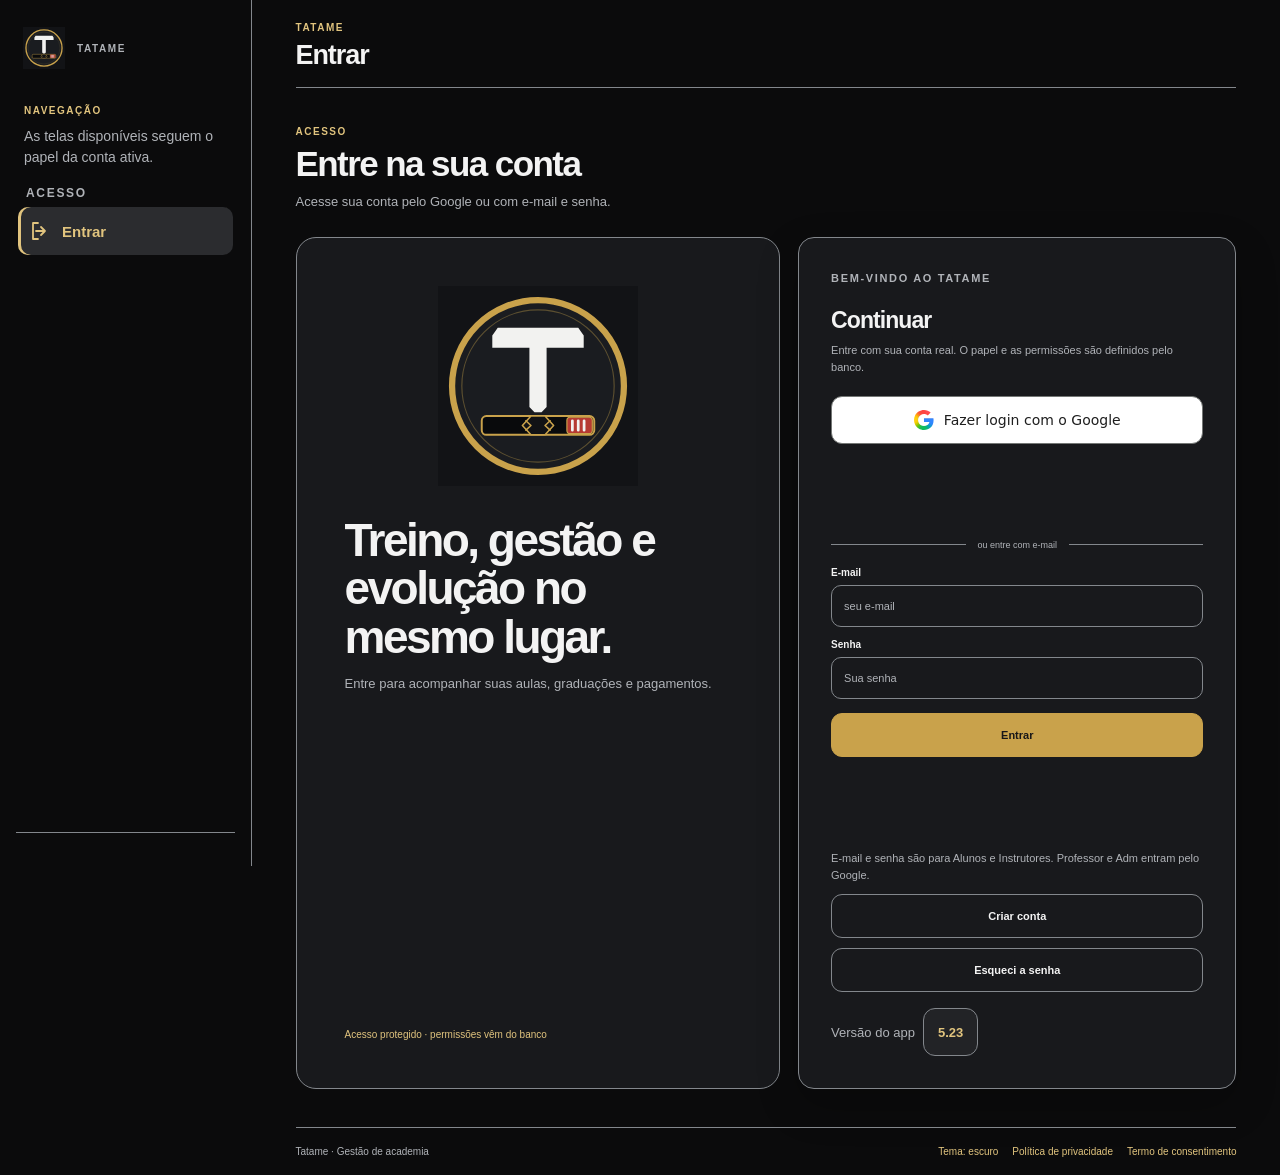
==== index.html @ 908a6e70 "wip: fotos de perfil por papel, consentimento via RPC, remoção do demo, auditoria de permissões (pro" ====
<!doctype html>
<html lang="pt-BR">
<head>
  <meta charset="utf-8">
  <meta name="viewport" content="width=device-width, initial-scale=1, viewport-fit=cover">
  <meta name="theme-color" content="#0b0b0c">
  <meta name="apple-mobile-web-app-capable" content="yes">
  <meta name="apple-mobile-web-app-status-bar-style" content="black">
  <meta name="apple-mobile-web-app-title" content="Tatame">
  <title>Tatame | Gestão de academia</title>
  <link rel="manifest" href="manifest.webmanifest">
  <link rel="apple-touch-icon" sizes="180x180" href="assets/logos/apple-touch-icon.png">
  <link rel="apple-touch-icon" sizes="512x512" href="assets/logos/tatame-icone-escudo-512.png">
  <link rel="stylesheet" href="css/app.css">
  <script src="js/vendor/supabase-2.49.8.js" defer></script>
  <script src="js/config.js" defer></script>
  <script src="js/exportar.js" defer></script>
  <script src="js/app.js" defer></script>
  <script src="js/offline.js" defer></script>
  <script>
    if ("serviceWorker" in navigator) {
      window.addEventListener("load", () => {
        navigator.serviceWorker.register("./sw.js").catch((error) => {
          console.warn("Não foi possível registrar o service worker.", error);
        });
      }, { once: true });
    }
  </script>
</head>
<body class="tatame-app" data-theme="dark">
  <div class="notice notice--info" id="offline-notice" role="status" aria-live="polite" hidden>
    Você está offline. Algumas funções podem não estar disponíveis.
  </div>
  <div class="app-frame">
    <aside class="app-sidebar" id="app-sidebar" aria-label="Navegação do Tatame">
      <div class="sidebar-heading">
        <a class="brand-mark" href="index.html" aria-label="Tatame — início">
          <img src="assets/logos/tatame-icone-escudo.svg" alt="">
          <span class="brand-caption">TATAME</span>
        </a>
        <button class="icon-button sidebar-close" type="button" data-close-sidebar aria-label="Fechar navegação">×</button>
      </div>
      <div class="sidebar-intro">
        <span class="eyebrow">NAVEGAÇÃO</span>
        <p>As telas disponíveis seguem o papel da conta ativa.</p>
      </div>
      <nav class="screen-navigation" id="screen-navigation" aria-label="Telas por perfil"></nav>
      <div class="sidebar-footer">
      </div>
    </aside>

    <button class="sidebar-backdrop" id="sidebar-backdrop" type="button" aria-label="Fechar menu"></button>

    <main class="app-main">
      <header class="app-header">
        <div class="header-context">
          <button class="icon-button mobile-menu-button" id="mobile-menu-button" type="button" aria-label="Abrir navegação" aria-expanded="false" aria-controls="app-sidebar">
            <svg viewBox="0 0 24 24" fill="none" stroke="currentColor" stroke-width="1.8" stroke-linecap="round" aria-hidden="true"><path d="M4 7h16M4 12h16M4 17h16"/></svg>
          </button>
          <img class="mobile-header-logo" src="assets/logos/tatame-icone-escudo.svg" alt="">
          <div class="header-titles">
            <span class="eyebrow">TATAME</span>
            <h1 id="current-screen-title">Acesso</h1>
          </div>
        </div>
        <button class="profile-button" id="profile-button" type="button" data-open-user-panel aria-label="Abrir painel do usuário" aria-haspopup="dialog" aria-controls="user-panel" hidden>
          <span class="profile-orb" id="profile-button-avatar" aria-hidden="true"><svg viewBox="0 0 24 24" fill="none" stroke="currentColor" stroke-width="1.8" stroke-linecap="round" stroke-linejoin="round"><circle cx="12" cy="8" r="3.5"/><path d="M5 20a7 7 0 0 1 14 0"/></svg></span>
          <span class="profile-button-copy"><strong>Visualizar perfil</strong><small>Sem sessão ativa</small></span>
          <span class="chevron" aria-hidden="true">⌄</span>
        </button>
      </header>

      <section class="screen-content" id="screen-content" aria-live="polite" aria-relevant="additions text">
        <p class="loading-note">Carregando o Tatame…</p>
      </section>

      <footer class="app-footer">
        <span>Tatame · Gestão de academia</span>
        <span class="app-footer-links">
          <button class="text-link" type="button" data-theme-toggle aria-pressed="false">Tema: escuro</button>
          <a class="text-link" href="privacidade.html">Política de privacidade</a>
          <button class="text-link" type="button" data-open-terms>Termo de consentimento</button>
        </span>
      </footer>
    </main>
  </div>

  <nav class="mobile-navigation" id="mobile-navigation" aria-label="Atalhos da conta"></nav>

  <dialog class="user-panel" id="user-panel" aria-labelledby="user-panel-title">
    <div class="user-panel-heading">
      <div>
        <span class="eyebrow">CONTA</span>
        <h2 id="user-panel-title">Painel do usuário</h2>
      </div>
      <button class="icon-button" type="button" data-close-user-panel aria-label="Fechar painel do usuário">×</button>
    </div>
    <div class="user-panel-profile">
      <span class="user-panel-avatar" id="user-panel-avatar" aria-hidden="true"><svg viewBox="0 0 24 24" fill="none" stroke="currentColor" stroke-width="1.8" stroke-linecap="round" stroke-linejoin="round"><circle cx="12" cy="8" r="3.5"/><path d="M5 20a7 7 0 0 1 14 0"/></svg><img id="user-panel-profile-photo" alt="" hidden></span>
      <div class="user-panel-profile-copy">
        <strong id="user-panel-profile-name">Sem sessão ativa</strong>
        <small id="user-panel-profile-role">Perfil</small>
        <small class="user-panel-profile-academy" id="user-panel-profile-academy">Sem academia vinculada<img class="user-panel-academy-photo" id="user-panel-academy-photo" alt="" hidden></small>
      </div>
    </div>
    <div class="user-panel-links" aria-label="Ajuda" role="group">
      <h3 class="user-panel-group-title">Ajuda e suporte</h3>
      <button class="user-panel-link" type="button" data-open-tutorial>
        <span class="user-panel-icon" aria-hidden="true"><svg viewBox="0 0 24 24" fill="none" stroke="currentColor" stroke-width="1.8" stroke-linecap="round" stroke-linejoin="round"><circle cx="12" cy="12" r="9"/><path d="M9.5 9a2.5 2.5 0 0 1 5 0c0 2-2.5 2-2.5 4M12 17h.01"/></svg></span><span><strong>Ajuda e tutorial</strong><small>Tutorial e perguntas frequentes</small></span><span aria-hidden="true">›</span>
      </button>
      <p><a class="text-link" href="privacidade.html">Política de privacidade</a></p>
    </div>
    <details class="user-panel-diagnostics" id="user-diagnostics" hidden>
      <summary><span class="diagnostics-chevron" aria-hidden="true">▸</span> Diagnósticos</summary>
      <p>Somente tipos de erro e horários desta sessão, sem dados pessoais.</p>
      <p id="diagnostics-version"></p>
      <ul id="diagnostics-list"><li>Nenhum erro registrado nesta sessão.</li></ul>
    </details>
    <div class="user-panel-links" aria-label="Sessão" role="group">
      <h3 class="user-panel-group-title">Sessão</h3>
      <div class="user-panel-action" id="real-session" hidden>
        <p>Conta ativa: <strong id="real-session-email"></strong></p>
        <button class="button button--quiet button--action" type="button" data-real-signout aria-describedby="real-signout-error"><span data-action-label>Sair da conta</span></button>
        <p class="login-action-error" id="real-signout-error" role="alert"></p>
        <p class="field-help" id="real-signout-status" role="status" aria-live="polite"></p>
      </div>
    </div>
    <p class="user-panel-note">O perfil e as permissões são definidos pelo banco.</p>
    <details class="user-panel-risk">
      <summary><span aria-hidden="true">⚠</span> Área de risco</summary>
      <p data-real-only hidden>A exclusão de conta real ainda não está disponível.</p>
    </details>
  </dialog>

  <dialog class="photo-dialog" id="profile-onboarding" aria-labelledby="profile-onboarding-title" aria-describedby="profile-onboarding-copy">
    <div class="dialog-heading">
      <div>
        <span class="eyebrow">PERFIL</span>
        <h2 id="profile-onboarding-title">Foto e idade</h2>
      </div>
    </div>
    <div id="profile-onboarding-content"></div>
  </dialog>

  <dialog class="privacy-dialog" id="privacy-modal" aria-labelledby="privacy-modal-title">
    <div class="dialog-heading">
      <div>
        <span class="eyebrow">PRIVACIDADE</span>
        <h2 id="privacy-modal-title">Privacidade e consentimento</h2>
      </div>
      <button class="icon-button" type="button" data-close-dialog aria-label="Fechar">×</button>
    </div>
    <div id="privacy-modal-content"></div>
    <a class="text-link" href="privacidade.html">Abrir página independente de privacidade <span aria-hidden="true">↗</span></a>
  </dialog>

  <dialog class="privacy-dialog" id="terms-modal" aria-labelledby="terms-modal-title">
    <div class="dialog-heading">
      <div>
        <span class="eyebrow">TERMO</span>
        <h2 id="terms-modal-title">Termo de consentimento</h2>
      </div>
      <button class="icon-button" type="button" data-close-dialog aria-label="Fechar">×</button>
    </div>
    <p class="notice notice--pending">Texto em elaboração.</p>
  </dialog>

  <dialog class="tutorial-dialog" id="tutorial-modal" role="dialog" aria-modal="true" aria-labelledby="tutorial-title" aria-describedby="tutorial-copy">
    <div class="tutorial-heading">
      <div>
        <span class="eyebrow" id="tutorial-progress"></span>
        <h2 id="tutorial-title">Tutorial</h2>
      </div>
      <button class="icon-button" type="button" data-tutorial-skip aria-label="Pular tutorial">×</button>
    </div>
    <div class="tutorial-illustration" id="tutorial-illustration"></div>
    <h3 id="tutorial-step-title"></h3>
    <p id="tutorial-copy"></p>
    <div class="tutorial-actions">
      <button class="button button--quiet" type="button" data-tutorial-back>Voltar</button>
      <button class="button button--quiet" type="button" data-tutorial-skip>Pular</button>
      <button class="button button--primary" type="button" data-tutorial-next>Próximo</button>
    </div>
  </dialog>

  <div class="toast-region" id="toast-region" role="status" aria-live="polite"></div>
</body>
</html>
---- css/app.css ----
:root {
  color-scheme: dark;
  font-family: Inter, "Segoe UI", Tahoma, Geneva, Verdana, sans-serif;
  font-synthesis: none;
  text-rendering: optimizeLegibility;
  --bg: #0b0b0c;
  --surface: #18191c;
  --surface-raised: #222326;
  --surface-soft: #2b2c2f;
  --line: #83878c;
  --text: #f3f3f3;
  --muted: #b0b3b8;
  --accent: #c9a24b;
  --accent-hover: #dfbd70;
  --accent-on: #171718;
  --accent-soft: #2b2c2f;
  --accent-text: #e1c47e;
  --brand-red: #b63a32;
  --green: #72d594;
  --amber: #efc268;
  --alert: #ff6975;
  --blue: #a4c7f0;
  --green-text: var(--green);
  --amber-text: var(--amber);
  --shadow: 0 16px 42px rgb(0 0 0 / 24%);
}

* {
  box-sizing: border-box;
}

html {
  min-height: 100%;
  overflow-x: hidden;
  overscroll-behavior-y: none;
  background: var(--bg);
}

body {
  min-height: 100dvh;
  margin: 0;
  overflow-x: hidden;
  font-size: 16px;
  background: var(--bg);
  color: var(--text);
}

button,
input,
select,
textarea {
  font: inherit;
}

button,
a,
input,
select,
textarea {
  -webkit-tap-highlight-color: transparent;
  touch-action: manipulation;
}

button {
  color: inherit;
  -webkit-user-select: none;
  user-select: none;
}

a {
  color: inherit;
}

button:focus-visible,
a:focus-visible,
input:focus-visible,
select:focus-visible,
textarea:focus-visible {
  outline: 2px solid var(--accent);
  outline-offset: 3px;
}

body[data-app-mode="real"] .app-frame {
  min-height: 100dvh;
}

[data-real-only][hidden] {
  display: none !important;
}


.app-frame {
  display: grid;
  min-height: calc(100dvh - 34px - env(safe-area-inset-top));
  grid-template-columns: 252px minmax(0, 1fr);
}

.app-sidebar {
  position: sticky;
  top: 0;
  display: flex;
  height: calc(100dvh - 34px);
  min-height: 0;
  flex-direction: column;
  padding: 24px 16px 16px;
  border-right: 1px solid var(--line);
  background: var(--bg);
}

.brand-mark {
  display: flex;
  min-height: 48px;
  align-items: center;
  gap: 12px;
  padding: 0 7px;
  text-decoration: none;
}

.sidebar-heading {
  display: flex;
  align-items: center;
  justify-content: space-between;
  gap: 8px;
}

.sidebar-heading .sidebar-close {
  display: none;
}

.brand-mark img {
  width: 42px;
  height: 42px;
  object-fit: contain;
}

.brand-caption {
  color: var(--muted);
  font-size: 10px;
  font-weight: 700;
  letter-spacing: .16em;
}

.sidebar-intro {
  margin: 28px 8px 18px;
}

.eyebrow {
  margin: 0;
  color: var(--accent-text);
  font-size: 10px;
  font-weight: 700;
  letter-spacing: .15em;
}

.sidebar-intro p {
  margin: 8px 0 0;
  color: var(--muted);
  font-size: 14px;
  line-height: 1.5;
}

.screen-navigation {
  min-height: 0;
  flex: 1;
  overflow: auto;
  padding: 0 2px 12px;
  scrollbar-color: #44474d transparent;
  scrollbar-width: thin;
}

.nav-group + .nav-group {
  margin-top: 21px;
}

.nav-group-title {
  margin: 0 8px 7px;
  color: var(--muted);
  font-family: Sora, Inter, "Segoe UI", sans-serif;
  font-size: 12px;
  font-weight: 700;
  letter-spacing: .14em;
  text-transform: uppercase;
}

.nav-item {
  display: flex;
  width: 100%;
  min-height: 48px;
  align-items: center;
  gap: 10px;
  padding: 8px 10px;
  border: 0;
  border-radius: 10px;
  background: transparent;
  color: var(--text);
  cursor: pointer;
  font-size: 15px;
  text-align: left;
  transition: background-color .16s ease, color .16s ease;
}

.nav-item:hover {
  background: rgb(255 255 255 / 5%);
  color: var(--text);
}

.nav-item[aria-current="page"] {
  background: var(--accent-soft);
  color: var(--accent-text);
  box-shadow: inset 3px 0 var(--accent-text);
  font-weight: 700;
}

.nav-icon {
  display: grid;
  width: 24px;
  height: 24px;
  flex: 0 0 24px;
  place-items: center;
  color: currentColor;
}

.nav-icon svg,
.mobile-nav-icon svg,
.user-panel-icon svg,
.user-panel-avatar svg,
.profile-orb svg,
.mobile-menu-button svg {
  display: block;
  width: 100%;
  height: 100%;
}

.sidebar-footer {
  display: flex;
  align-items: center;
  gap: 9px;
  padding: 14px 8px 3px;
  border-top: 1px solid var(--line);
  color: var(--muted);
  font-size: 12px;
}

.sidebar-backdrop {
  display: none;
}

.app-main {
  display: flex;
  min-width: 0;
  min-height: calc(100dvh - 34px);
  flex-direction: column;
  padding: 0 clamp(20px, 3.4vw, 52px);
}

.app-header {
  display: flex;
  min-height: 88px;
  align-items: center;
  justify-content: space-between;
  gap: 20px;
  border-bottom: 1px solid var(--line);
}

.header-context {
  display: flex;
  min-width: 0;
  align-items: center;
  gap: 13px;
}

.mobile-header-logo {
  display: none;
}

.header-titles h1 {
  margin: 5px 0 0;
  font-size: clamp(20px, 2.4vw, 27px);
  font-weight: 650;
  letter-spacing: -.04em;
}

.eyebrow-divider {
  padding: 0 4px;
  color: #555960;
}

.profile-button {
  display: flex;
  min-height: 48px;
  align-items: center;
  gap: 10px;
  padding: 5px 11px 5px 6px;
  border: 1px solid var(--line);
  border-radius: 14px;
  background: var(--surface);
  cursor: pointer;
  text-align: left;
}

.profile-orb {
  display: grid;
  width: 48px;
  height: 48px;
  flex: 0 0 48px;
  overflow: hidden;
  place-items: center;
  border: 1px solid var(--accent-text);
  border-radius: 50%;
  background: var(--accent-soft);
  color: var(--accent-text);
  font-weight: 700;
}

.profile-orb svg {
  display: block;
  width: 24px;
  height: 24px;
}

.profile-orb img,
.user-panel-avatar img {
  display: block;
  width: 100%;
  height: 100%;
  object-fit: cover;
  object-position: center;
}

.profile-orb img {
  border-radius: 50%;
}

.profile-button-copy strong,
.profile-button-copy small {
  display: block;
}

.profile-button-copy strong {
  font-size: 11px;
}

.profile-button-copy small {
  margin-top: 3px;
  color: var(--muted);
  font-size: 10px;
}

.chevron {
  margin-left: 4px;
  color: var(--muted);
}

.mobile-menu-button {
  display: none !important;
}

.screen-content {
  width: 100%;
  max-width: 1380px;
  flex: 1;
  align-self: center;
  padding: clamp(22px, 3vw, 40px) 0 38px;
}

.app-footer {
  display: flex;
  min-height: 48px;
  align-items: center;
  justify-content: space-between;
  gap: 16px;
  border-top: 1px solid var(--line);
  color: var(--muted);
  font-size: 10px;
}

.app-footer a,
.text-link {
  color: var(--accent-text);
  text-decoration: none;
}

.app-footer a:hover,
.text-link:hover {
  text-decoration: underline;
}

#profile-button[hidden] {
  display: none;
}

.app-footer-links {
  display: inline-flex;
  align-items: center;
  gap: 14px;
}

button.text-link {
  padding: 0;
  border: 0;
  background: none;
  cursor: pointer;
  font-size: inherit;
}

.screen-heading {
  display: flex;
  align-items: flex-end;
  justify-content: space-between;
  gap: 24px;
  margin-bottom: 24px;
}

.screen-heading h2 {
  margin: 7px 0 0;
  font-size: clamp(24px, 3.3vw, 35px);
  font-weight: 650;
  letter-spacing: -.045em;
}

.screen-heading p:not(.eyebrow) {
  max-width: 660px;
  margin: 8px 0 0;
  color: var(--muted);
  font-size: 13px;
  line-height: 1.6;
}

.heading-actions {
  display: flex;
  flex-wrap: wrap;
  align-items: center;
  gap: 9px;
}

.card-grid {
  display: grid;
  grid-template-columns: repeat(3, minmax(0, 1fr));
  gap: 14px;
}

.card-grid--two {
  grid-template-columns: repeat(2, minmax(0, 1fr));
}

.card-grid--four {
  grid-template-columns: repeat(4, minmax(0, 1fr));
}

.content-grid {
  display: grid;
  grid-template-columns: minmax(0, 1.35fr) minmax(250px, .85fr);
  gap: 16px;
  align-items: start;
}

body[data-app-mode="real"] #screen-content .auth-form-layout {
  grid-template-columns: minmax(0, 1fr);
}

.stack {
  display: grid;
  gap: 14px;
}

.panel-card,
.metric-card,
.auth-card {
  min-width: 0;
  border: 1px solid var(--line);
  border-radius: 16px;
  background: var(--surface);
  box-shadow: var(--shadow);
}

.panel-card {
  padding: 18px;
}

.panel-card--highlight {
  border-color: var(--line);
  background: var(--surface);
}

.panel-heading {
  display: flex;
  align-items: center;
  justify-content: space-between;
  gap: 12px;
  margin-bottom: 15px;
}

.panel-heading h3 {
  margin: 0;
  font-size: 14px;
  font-weight: 650;
}

.panel-heading p {
  margin: 4px 0 0;
  color: var(--muted);
  font-size: 11px;
}

.metric-card {
  display: grid;
  min-height: 120px;
  align-content: space-between;
  gap: 16px;
  padding: 17px;
}

.metric-label {
  color: var(--muted);
  font-size: 11px;
}

.metric-value {
  font-size: clamp(21px, 2vw, 27px);
  font-weight: 700;
  letter-spacing: -.04em;
}

.metric-note {
  color: var(--muted);
  font-size: 10px;
}

.metric-card--gold {
  border-color: var(--line);
}

.metric-card--green .metric-value,
.status--paid {
  color: var(--green-text);
}

.metric-card--amber .metric-value,
.status--pending {
  color: var(--amber-text);
}

.metric-card--red .metric-value,
.status--late {
  color: var(--alert);
}

.button {
  display: inline-flex;
  min-height: 40px;
  align-items: center;
  justify-content: center;
  gap: 8px;
  padding: 9px 14px;
  border: 1px solid var(--line);
  border-radius: 11px;
  background: var(--surface-raised);
  color: var(--text);
  cursor: pointer;
  font-size: 11px;
  font-weight: 650;
  text-decoration: none;
  transition: border-color .16s ease, background-color .16s ease, transform .16s ease;
}

.button:hover {
  border-color: #555961;
  background: var(--surface-soft);
}

.button:active {
  transform: translateY(1px);
}

.button--primary {
  border-color: var(--accent);
  background: var(--accent);
  color: var(--accent-on);
}

.button--primary:hover {
  border-color: var(--accent-hover);
  background: var(--accent-hover);
}

.button--google {
  display: flex;
  min-height: 48px;
  align-items: center;
  justify-content: center;
  gap: 10px;
  padding: 9px 12px;
  border-color: #747775;
  background: #fff;
  color: #1f1f1f;
  font-size: 14px;
  line-height: 20px;
  font-weight: 500;
  font-family: "Google Sans", Roboto, system-ui, sans-serif;
}

.button--google:hover {
  border-color: #747775;
  background: #f2f2f2;
}

.button--google:active {
  background: #e5e5e5;
  transform: none;
}

.button--google:focus-visible {
  outline: 2px solid #8ab4f8;
  outline-offset: 2px;
}

.button--google:disabled {
  border-color: #898b89;
  background: #fff;
  color: #686868;
  opacity: 1;
}

.google-icon {
  display: block;
  width: 20px;
  height: 20px;
  flex-shrink: 0;
  object-fit: contain;
  background: #fff;
}

body[data-theme="light"] .button--google:focus-visible {
  outline-color: #1a73e8;
}

.button--quiet {
  background: transparent;
}

.button--danger {
  border-color: var(--alert);
  color: var(--alert);
}

.button--small {
  min-height: 32px;
  padding: 6px 10px;
  font-size: 10px;
}

.button[disabled] {
  cursor: not-allowed;
  opacity: .48;
}

.button--google[disabled] {
  opacity: 1;
}

.button--action:disabled {
  opacity: 1;
}

.button--primary.button--action:disabled {
  border-color: var(--line);
  background: var(--surface-raised);
  color: var(--muted);
}

.button--danger.button--action:disabled:not([aria-busy="true"]) {
  border-color: var(--line);
  color: var(--muted);
}

.button--action[aria-busy="true"] {
  cursor: progress;
}

.button--action[aria-busy="true"]::after {
  content: "";
  width: 14px;
  height: 14px;
  flex: 0 0 14px;
  border: 2px solid currentColor;
  border-right-color: transparent;
  border-radius: 50%;
  animation: login-action-spin .7s linear infinite;
}

@keyframes login-action-spin {
  to { transform: rotate(360deg); }
}

.login-action-error {
  padding-top: 4px;
  color: var(--alert);
  font-size: 14px;
  line-height: 1.4;
}

.login-action-error:empty::before {
  content: "Falha na simulação. Tente novamente.";
  visibility: hidden;
}

body[data-app-mode="real"] #screen-content :is(
  .auth-card .login-action-error,
  .auth-form-layout .login-action-error,
  .real-instructor-invite-action .login-action-error
) {
  min-height: 5.6em;
}

body[data-app-mode="real"] #screen-content .auth-form-layout [role="status"]:not(.visually-hidden),
body[data-app-mode="real"] #screen-content .real-instructor-invite-action [role="status"]:not(.visually-hidden) {
  min-height: 4.2em;
}

.link-action-control,
.student-action-control {
  display: flex;
  flex-direction: column;
}

.link-action-error,
.student-action-error {
  max-width: 260px;
  height: 4.2em;
  overflow-y: auto;
}

form[data-register-teacher-cash] .form-grid {
  grid-template-columns: minmax(0, 1fr);
}

.teacher-cash-options:not([hidden]) {
  display: flex;
  flex-direction: column;
  gap: 4px;
  max-height: 12rem;
  overflow-y: auto;
  padding: 6px;
  border: 1px solid var(--line);
  border-radius: 11px;
}

.teacher-cash-option {
  width: 100%;
  padding: 10px;
  border: 1px solid transparent;
  border-radius: 8px;
  background: var(--surface-raised);
  color: var(--text);
  text-align: left;
  overflow-wrap: anywhere;
  cursor: pointer;
}

.teacher-cash-option:is(:focus-visible, [aria-selected="true"]) {
  border-color: var(--accent);
  outline: 2px solid currentColor;
  outline-offset: -2px;
}

.teacher-cash-selection {
  overflow-wrap: anywhere;
}

.action-feedback:not(:empty) {
  margin: 0 0 12px;
  padding: 10px 12px;
  border: 1px solid var(--line);
  border-radius: 11px;
  background: var(--surface-raised);
  color: var(--text);
  font-size: 14px;
  line-height: 1.5;
}

.action-feedback[data-state="success"] {
  border-color: var(--green-text);
  color: var(--green-text);
}

.action-feedback[data-state="error"] {
  border-color: var(--alert);
  color: var(--alert);
}

.action-feedback[data-state="success"]::before {
  content: "✓ ";
}

.action-feedback[data-state="error"]::before {
  content: "⚠ ";
}

.icon-button {
  display: inline-grid;
  width: 48px;
  height: 48px;
  flex: 0 0 48px;
  place-items: center;
  border: 1px solid var(--line);
  border-radius: 11px;
  background: var(--surface);
  cursor: pointer;
  font-size: 24px;
}

.badge {
  display: inline-flex;
  min-height: 25px;
  align-items: center;
  gap: 6px;
  padding: 4px 9px;
  border: 1px solid var(--line);
  border-radius: 999px;
  background: var(--surface-raised);
  color: var(--muted);
  font-size: 9px;
  font-weight: 700;
  letter-spacing: .04em;
}

.badge--gold {
  border-color: var(--line);
  background: var(--accent-soft);
  color: var(--accent-text);
}

.badge--green {
  border-color: var(--line);
  background: var(--surface-raised);
  color: var(--green-text);
}

.badge--amber {
  border-color: var(--line);
  background: var(--surface-raised);
  color: var(--amber-text);
}

.badge--red {
  border-color: var(--alert);
  background: var(--surface-raised);
  color: var(--alert);
}

.badge--red::before,
.button--danger::before,
.receipt-result--different::before,
.metric-card--red .metric-label::before {
  content: "⚠";
  margin-right: .25em;
}

.badge--blue {
  border-color: var(--line);
  background: var(--surface-raised);
  color: var(--blue);
}

.avatar {
  width: 72px;
  height: 72px;
  flex: 0 0 72px;
  overflow: hidden;
  border: 2px solid var(--line);
  border-radius: 50%;
  background: var(--surface-raised);
}

.avatar img {
  display: block;
  width: 100%;
  height: 100%;
  object-fit: cover;
  object-position: center;
}

.avatar--small {
  width: 44px;
  height: 44px;
  flex-basis: 44px;
}

.avatar--large {
  width: 104px;
  height: 104px;
  flex-basis: 104px;
}

.avatar--initials {
  display: grid;
  place-items: center;
  color: var(--text);
  font-size: 15px;
  font-weight: 700;
}

.person-row {
  display: flex;
  min-width: 0;
  align-items: center;
  gap: 11px;
}

.real-unregistered-student-row {
  display: grid;
  gap: 12px;
  padding: 14px 0;
  border-top: 1px solid var(--line);
}

.real-unregistered-student-row:first-child {
  padding-top: 0;
  border-top: 0;
}

.real-unregistered-age-form .form-grid {
  grid-template-columns: minmax(0, 1fr) auto;
  align-items: end;
}

.real-unregistered-age-form .form-actions {
  margin-top: 0;
}

.real-instructor-invites,
.real-instructor-invite-list {
  display: grid;
  min-width: 0;
  gap: 12px;
}

.real-instructor-invite-list {
  gap: 0;
  border-top: 1px solid var(--line);
}

.real-instructor-invite-row {
  display: grid;
  min-width: 0;
  grid-template-columns: minmax(0, 1fr) auto;
  align-items: start;
  gap: 12px;
  padding: 14px 0;
  border-bottom: 1px solid var(--line);
}

.real-instructor-invite-copy {
  display: grid;
  min-width: 0;
  gap: 4px;
}

.real-instructor-invite-copy strong {
  overflow-wrap: anywhere;
}

.real-instructor-invite-copy small {
  color: var(--muted);
}

.real-instructor-invite-action,
.real-instructor-invite-copy-action {
  display: grid;
  min-width: 0;
  justify-items: start;
  gap: 6px;
}

.real-instructor-invite-action .button,
.real-instructor-invite-copy-action .button {
  min-height: 44px;
}

.real-instructor-invite-action .login-action-error {
  max-width: 100%;
}

.real-instructor-invite-copy-action p {
  margin: 0;
}

.person-copy {
  min-width: 0;
  flex: 1;
}

.person-copy strong,
.person-copy small {
  display: block;
  overflow-wrap: anywhere;
}

.person-copy strong {
  font-size: 12px;
}

.person-copy small {
  margin-top: 4px;
  color: var(--muted);
  font-size: 10px;
}

.list-row {
  display: flex;
  min-width: 0;
  align-items: center;
  justify-content: space-between;
  gap: 12px;
  padding: 12px 0;
  border-top: 1px solid var(--line);
}

.list-row:first-child {
  border-top: 0;
}

.row-copy {
  min-width: 0;
}

.row-copy strong,
.row-copy small {
  display: block;
}

.row-copy strong {
  font-size: 12px;
  overflow-wrap: anywhere;
}

.row-copy small {
  margin-top: 4px;
  color: var(--muted);
  font-size: 10px;
  line-height: 1.45;
}

.row-value {
  flex: 0 0 auto;
  font-size: 12px;
  font-weight: 650;
  text-align: right;
}

.row-actions {
  display: flex;
  flex: 0 0 auto;
  flex-wrap: wrap;
  justify-content: flex-end;
  gap: 6px;
}

.empty-state {
  display: grid;
  min-height: 160px;
  place-items: center;
  padding: 24px;
  border: 1px dashed #44474d;
  border-radius: 14px;
  color: var(--muted);
  text-align: center;
}

.empty-state strong {
  display: block;
  margin-bottom: 6px;
  color: var(--text);
  font-size: 13px;
}

.empty-state p {
  max-width: 420px;
  margin: 0;
  font-size: 11px;
  line-height: 1.55;
}

.panel-copy {
  margin: 0;
  color: var(--muted);
  font-size: 11px;
  line-height: 1.6;
}

.student-belt {
  display: flex;
  align-items: center;
  gap: 12px;
  margin-top: 16px;
  padding: 13px;
  border: 1px solid var(--line);
  border-radius: 12px;
  background: var(--surface-raised);
}

.student-belt > span:last-child strong,
.student-belt > span:last-child small {
  display: block;
}

.student-belt strong {
  font-size: 11px;
}

.student-belt small {
  margin-top: 4px;
  color: var(--muted);
  font-size: 9px;
}

.student-entry {
  display: grid;
  grid-template-columns: minmax(0, 1.2fr) minmax(0, .8fr) auto;
  align-items: center;
  gap: 12px;
  padding: 13px 0;
  border-top: 1px solid var(--line);
}

.student-entry[hidden] {
  display: none;
}

.student-entry:first-of-type {
  border-top: 0;
}

.student-entry .person-row {
  min-width: 0;
}

.student-entry-note {
  color: var(--muted);
  font-size: 10px;
}

.step-number {
  display: grid;
  width: 30px;
  height: 30px;
  flex: 0 0 30px;
  place-items: center;
  border: 1px solid var(--accent-text);
  border-radius: 50%;
  background: var(--accent-soft);
  color: var(--accent-text);
  font-size: 10px;
  font-weight: 700;
}

.access-card {
  max-width: 520px;
  margin: 20px auto;
  text-align: center;
}

.access-card > p:not(.eyebrow) {
  color: var(--muted);
  font-size: 12px;
  line-height: 1.65;
}

.access-card .button {
  margin-top: 10px;
}

.access-icon {
  display: grid;
  width: 54px;
  height: 54px;
  place-items: center;
  margin: 0 auto 18px;
  border: 1px solid rgb(227 179 84 / 30%);
  border-radius: 16px;
  background: rgb(227 179 84 / 8%);
  color: var(--amber-text);
  font-size: 24px;
}

.invite-preview {
  display: grid;
  min-height: 170px;
  align-content: center;
  gap: 10px;
  padding: 17px;
  border: 1px dashed #45484e;
  border-radius: 12px;
}

.invite-preview strong {
  font-size: 12px;
}

.invite-preview p {
  margin: 0;
  color: var(--muted);
  font-size: 10px;
  line-height: 1.55;
}

.invite-result {
  display: grid;
  gap: 12px;
}

.invite-result-row {
  display: grid;
  min-width: 0;
  gap: 6px;
  padding: 12px 0;
  border-bottom: 1px solid var(--line);
}

.invite-result-row strong {
  font-size: 11px;
}

.invite-result-row small,
.invite-result-row a {
  color: var(--muted);
  font-size: 10px;
  line-height: 1.5;
  overflow-wrap: anywhere;
}

.settings-row {
  display: flex;
  align-items: center;
  justify-content: space-between;
  gap: 12px;
  padding: 13px 0;
  border-top: 1px solid var(--line);
}

.settings-row:first-child {
  border-top: 0;
}

.settings-row strong,
.settings-row small {
  display: block;
}

.settings-row strong {
  font-size: 11px;
}

.settings-row small {
  margin-top: 4px;
  color: var(--muted);
  font-size: 9px;
  line-height: 1.4;
}

.profile-summary {
  display: grid;
  grid-template-columns: minmax(0, 1fr) minmax(220px, .75fr);
  align-items: center;
  gap: 16px;
}

.consent-row {
  display: flex;
  align-items: flex-start;
  gap: 9px;
  color: var(--muted);
  font-size: 10px;
  line-height: 1.5;
}

.consent-row input {
  margin: 1px 0 0;
  accent-color: var(--accent);
}

.notice {
  padding: 13px 15px;
  border: 1px solid var(--line);
  border-radius: 12px;
  background: var(--surface-raised);
  color: var(--muted);
  font-size: 11px;
  line-height: 1.55;
}

.notice--pending {
  border-color: var(--line);
  background: var(--surface-raised);
  color: var(--amber-text);
}

.notice--info {
  border-color: var(--line);
  background: var(--surface-raised);
  color: var(--blue);
}

.form-grid {
  display: grid;
  grid-template-columns: repeat(2, minmax(0, 1fr));
  gap: 14px;
}

.cash-entry-fields--student {
  grid-template-columns: minmax(0, 1fr);
}

.field {
  display: grid;
  min-width: 0;
  gap: 7px;
}

.field[hidden],
.field-help[hidden] {
  display: none;
}

.field--wide {
  grid-column: 1 / -1;
}

.field label,
.field-label {
  color: var(--text);
  font-size: 10px;
  font-weight: 650;
}

.field input,
.field select,
.field textarea,
.search-input {
  width: 100%;
  min-width: 0;
  min-height: 42px;
  padding: 10px 12px;
  border: 1px solid var(--line);
  border-radius: 10px;
  background: var(--surface);
  color: var(--text);
  font-size: 11px;
}

.field textarea {
  min-height: 84px;
  resize: vertical;
}

.email-preview {
  color: var(--muted);
  font-size: 13px;
  line-height: 1.4;
  overflow-wrap: anywhere;
}

.academy-details {
  margin-bottom: 20px;
}

.academy-details .field {
  align-self: start;
}

.academy-photo-row {
  display: flex;
  flex-wrap: wrap;
  align-items: center;
  gap: 16px;
  margin: 16px 0;
}

.academy-photo {
  display: grid;
  width: 80px;
  height: 80px;
  flex: 0 0 80px;
  place-items: center;
  border: 1px solid var(--line);
  border-radius: 12px;
  background: var(--surface-raised);
  color: var(--accent-text);
  font-size: 24px;
  font-weight: 700;
}

.academy-save-action {
  min-width: 0;
  max-width: 100%;
}

.real-admin-academy-row + .real-admin-academy-row {
  margin-top: 16px;
  padding-top: 16px;
  border-top: 1px solid var(--line);
}

.real-admin-professor-row .academy-save-action {
  display: grid;
  justify-items: end;
  gap: 4px;
}

.field input::placeholder,
.field textarea::placeholder,
.search-input::placeholder {
  color: var(--muted);
}

.field-help {
  color: var(--muted);
  font-size: 9px;
  line-height: 1.5;
}

.form-actions {
  display: flex;
  flex-wrap: wrap;
  justify-content: flex-end;
  gap: 8px;
  margin-top: 17px;
}

.search-wrap {
  position: relative;
  min-width: min(100%, 260px);
  flex: 1;
}

.search-input {
  padding-left: 36px;
}

.search-symbol {
  position: absolute;
  top: 50%;
  left: 13px;
  color: var(--muted);
  font-size: 13px;
  transform: translateY(-50%);
}

.filter-row {
  display: flex;
  flex-wrap: wrap;
  gap: 7px;
  margin: 16px 0;
}

.filter-chip {
  min-height: 30px;
  padding: 6px 10px;
  border: 1px solid var(--line);
  border-radius: 999px;
  background: transparent;
  color: var(--muted);
  cursor: pointer;
  font-size: 9px;
}

.filter-chip[aria-pressed="true"] {
  border-color: var(--accent-text);
  background: var(--accent-soft);
  color: var(--accent-text);
}

.auth-layout {
  display: grid;
  min-height: 520px;
  grid-template-columns: minmax(0, 1.05fr) minmax(330px, .95fr);
  align-items: stretch;
  gap: 18px;
}

.auth-visual {
  display: flex;
  min-height: 460px;
  flex-direction: column;
  justify-content: space-between;
  padding: clamp(24px, 4vw, 48px);
  border: 1px solid var(--line);
  border-radius: 20px;
  background: var(--surface);
}

.auth-visual img {
  display: block;
  width: 200px;
  height: 200px;
  margin: 0 auto;
}

.auth-visual h2 {
  max-width: 430px;
  margin: 30px 0 12px;
  font-size: clamp(29px, 4vw, 46px);
  letter-spacing: -.055em;
  line-height: 1.05;
}

.auth-visual p {
  max-width: 430px;
  margin: 0;
  color: var(--muted);
  font-size: 13px;
  line-height: 1.65;
}

.auth-visual-foot {
  color: var(--accent-text);
  font-size: 10px;
}

.auth-card {
  align-self: center;
  padding: clamp(20px, 3vw, 32px);
}

.auth-mobile-mark {
  display: none;
}

.auth-card h2 {
  margin: 7px 0 8px;
  font-size: 23px;
  letter-spacing: -.04em;
}

.auth-card > p {
  margin: 0 0 20px;
  color: var(--muted);
  font-size: 11px;
  line-height: 1.55;
}

.auth-card .button {
  width: 100%;
  margin-top: 10px;
}

body[data-app-mode="real"] #screen-content .auth-form-layout .form-actions {
  align-items: stretch;
  flex-direction: column;
}

body[data-app-mode="real"] #screen-content .auth-form-layout .form-actions > .button {
  width: 100%;
}

.auth-divider {
  display: flex;
  align-items: center;
  gap: 12px;
  margin: 17px 0;
  color: var(--muted);
  font-size: 9px;
}

.auth-divider::before,
.auth-divider::after {
  height: 1px;
  flex: 1;
  background: var(--line);
  content: "";
}

.belt-display {
  display: flex;
  min-height: 64px;
  align-items: center;
  gap: 13px;
  padding: 12px 15px;
  border: 1px solid var(--line);
  border-radius: 13px;
  background: var(--surface-raised);
}

.belt-swatch {
  width: 36px;
  height: 13px;
  border: 1px solid rgb(255 255 255 / 15%);
  border-radius: 999px;
  background: #a7a7a3;
}

.belt-swatch--blue {
  background: #5979b3;
}

.belt-swatch--purple {
  background: #8e62aa;
}

.rank-belt {
  display: inline-flex;
  width: min(180px, 100%);
  min-width: 120px;
  height: 22px;
  flex: 0 1 180px;
  align-items: center;
  justify-content: flex-end;
  overflow: hidden;
  border: 1px solid #777;
  border-radius: 4px;
}

.belt-display--rank {
  flex-wrap: wrap;
}

.belt-display--rank .belt-copy {
  min-width: 0;
  overflow-wrap: anywhere;
}

.rank-belt--0 { background: #eee; }
.rank-belt--1 { background: #315da5; }
.rank-belt--2 { background: #70418d; }
.rank-belt--3 { background: #70442c; }
.rank-belt--4 { background: #171717; }
.rank-belt--5 { background: repeating-linear-gradient(90deg, #a32327 0 18px, #171717 18px 36px); }
.rank-belt--6 { background: repeating-linear-gradient(90deg, #a32327 0 18px, #eee 18px 36px); }
.rank-belt--7 { background: #a32327; }

.rank-belt-bar {
  display: flex;
  height: 100%;
  min-width: 40%;
  align-items: center;
  justify-content: space-evenly;
  gap: 2px;
  padding: 2px 4px;
  background: #202020;
}

.rank-belt--4 .rank-belt-bar { background: #a32327; }

.rank-belt-bar i {
  width: 3px;
  height: 100%;
  background: #fff;
}

.belt-copy strong,
.belt-copy small {
  display: block;
}

.belt-copy strong {
  font-size: 11px;
}

.belt-copy small {
  margin-top: 4px;
  color: var(--muted);
  font-size: 9px;
}

.timeline {
  position: relative;
  display: grid;
  gap: 0;
  padding-left: 4px;
}

.timeline::before {
  position: absolute;
  top: 14px;
  bottom: 14px;
  left: 10px;
  width: 1px;
  background: #45484e;
  content: "";
}

.timeline-item {
  position: relative;
  display: grid;
  grid-template-columns: 24px minmax(0, 1fr);
  gap: 10px;
  padding: 10px 0;
}

.timeline-dot {
  position: relative;
  z-index: 1;
  width: 13px;
  height: 13px;
  margin: 2px 0 0 4px;
  border: 2px solid var(--accent);
  border-radius: 50%;
  background: var(--surface);
}

.timeline-item strong {
  display: block;
  font-size: 11px;
}

.timeline-item small {
  display: block;
  margin-top: 4px;
  color: var(--muted);
  font-size: 9px;
}

.real-graduation-history::before {
  background: var(--line);
}

.real-graduation-history .timeline-item > div {
  min-width: 0;
  overflow-wrap: anywhere;
}

.real-graduation-form textarea {
  min-height: 84px;
  resize: vertical;
}

.tab-list {
  display: flex;
  overflow-x: auto;
  gap: 4px;
  margin: 0 0 16px;
  border-bottom: 1px solid var(--line);
}

.tab-button {
  min-height: 38px;
  flex: 0 0 auto;
  padding: 8px 11px;
  border: 0;
  border-bottom: 2px solid transparent;
  background: transparent;
  color: var(--muted);
  cursor: pointer;
  font-size: 10px;
}

.tab-button[aria-selected="true"] {
  border-bottom-color: var(--accent);
  color: var(--accent-text);
}

.tab-panel[hidden] {
  display: none;
}

.private-notes,
.private-note-form,
.private-note-list {
  display: grid;
  gap: 12px;
}

.private-note-form textarea {
  min-height: 100px;
  resize: vertical;
}

.private-note-counter {
  display: block;
  text-align: right;
}

.private-note-list {
  margin: 0;
  padding: 0;
  list-style: none;
}

.private-note-entry {
  display: grid;
  grid-template-columns: minmax(0, 1fr) auto;
  align-items: start;
  gap: 12px;
  min-width: 0;
  padding: 14px;
  border: 1px solid var(--line);
  border-radius: 12px;
  background: var(--surface-raised);
}

.private-note-entry time {
  color: var(--muted);
  font-size: 12px;
}

.private-note-text {
  margin: 8px 0 0;
  overflow-wrap: anywhere;
  white-space: pre-wrap;
}

.private-note-actions {
  align-content: start;
}

@media (max-width: 480px) {
  .private-note-entry {
    grid-template-columns: minmax(0, 1fr);
  }

  .private-note-actions .button {
    width: 100%;
  }
}

.privacy-dialog {
  width: min(520px, calc(100vw - 32px));
  max-height: min(80dvh, 640px);
  overflow-y: auto;
  padding: 24px;
  border: 1px solid #44474d;
  border-radius: 18px;
  background: var(--surface);
  color: var(--text);
  box-shadow: 0 28px 90px rgb(0 0 0 / 55%);
}

.privacy-dialog::backdrop {
  background: rgb(0 0 0 / 72%);
  backdrop-filter: blur(3px);
}

.tutorial-dialog {
  width: min(600px, calc(100vw - 32px));
  max-height: min(86dvh, 760px);
  margin: auto;
  padding: clamp(18px, 5vw, 28px);
  overflow: auto;
  border: 1px solid var(--line);
  border-radius: 18px;
  background: var(--surface);
  color: var(--text);
  box-shadow: 0 28px 90px rgb(0 0 0 / 55%);
}

.tutorial-dialog::backdrop {
  background: rgb(0 0 0 / 72%);
  backdrop-filter: blur(3px);
}

.tutorial-heading {
  display: flex;
  align-items: flex-start;
  justify-content: space-between;
  gap: 16px;
}

.tutorial-heading h2 {
  margin: 8px 0 0;
  font-size: clamp(20px, 5vw, 26px);
}

.tutorial-illustration {
  display: grid;
  width: 100%;
  min-height: 100px;
  margin: 22px 0 16px;
  place-items: center;
  border: 1px solid var(--line);
  border-radius: 14px;
  background: var(--surface-raised);
  color: var(--accent-text);
}

.tutorial-illustration svg {
  width: 112px;
  max-width: 40vw;
  height: 84px;
}

.tutorial-dialog h3 {
  margin: 0;
  font-size: 16px;
}

.tutorial-dialog > p {
  margin: 10px 0 24px;
  color: var(--muted);
  font-size: 14px;
  line-height: 1.65;
  overflow-wrap: anywhere;
}

.photo-dialog {
  width: min(560px, calc(100vw - 32px));
  max-height: min(90dvh, 760px);
  margin: auto;
  padding: clamp(18px, 5vw, 28px);
  overflow: auto;
  border: 1px solid var(--line);
  border-radius: 18px;
  background: var(--surface);
  color: var(--text);
  box-shadow: 0 28px 90px rgb(0 0 0 / 55%);
}

.photo-dialog::backdrop {
  background: rgb(0 0 0 / 72%);
  backdrop-filter: blur(3px);
}

.photo-dialog h2 {
  margin: 8px 0 0;
  font-size: clamp(20px, 5vw, 26px);
}

.photo-dialog p {
  line-height: 1.55;
  overflow-wrap: anywhere;
}

.photo-dialog [role="alert"]:empty,
.photo-dialog [role="status"]:empty {
  display: none;
}

.profile-onboarding-options {
  min-width: 0;
  padding: 14px;
  border: 1px solid var(--line);
  border-radius: 12px;
}

.profile-onboarding-options legend {
  padding-inline: 5px;
}

.profile-onboarding-copy {
  margin: 12px 0;
  color: var(--muted);
}

.profile-onboarding-links {
  display: flex;
  flex-wrap: wrap;
  align-items: center;
  gap: 8px;
  margin-top: 17px;
}

.link-simples-modal {
  min-height: 0;
  padding: 0;
  border: 0;
  border-radius: 0;
  background: none;
  box-shadow: none;
  color: var(--amber-text);
  cursor: pointer;
  font-size: .85rem;
  font-weight: 400;
  line-height: 1.4;
  text-decoration: none;
}

.link-simples-modal:hover,
.link-simples-modal:focus-visible {
  border: 0;
  background: none;
  color: var(--amber-text);
  text-decoration: underline;
}

.link-simples-modal:active {
  transform: none;
}

.profile-onboarding-options {
  display: grid;
  gap: 10px;
  margin: 18px 0;
}

.profile-onboarding-actions {
  display: grid;
  gap: 10px;
}

.profile-onboarding-actions .button {
  width: 100%;
  min-height: 48px;
  white-space: normal;
}

.profile-onboarding-actions [role="alert"]:not(:empty) {
  color: var(--alert);
}

.profile-onboarding-option {
  display: flex;
  min-height: 52px;
  align-items: center;
  gap: 12px;
  padding: 11px 14px;
  border: 1px solid var(--line);
  border-radius: 12px;
  background: var(--surface-raised);
  cursor: pointer;
}

.profile-onboarding-option input {
  width: 20px;
  height: 20px;
  flex: 0 0 20px;
  accent-color: var(--accent);
}

.profile-photo-card {
  display: flex;
  min-width: 0;
  align-items: center;
  gap: 16px;
  margin-bottom: 16px;
}

.profile-photo-copy {
  min-width: 0;
  display: grid;
  gap: 5px;
}

.profile-photo-copy strong,
.profile-photo-copy small {
  overflow-wrap: anywhere;
}

.profile-photo-copy small {
  color: var(--muted);
}

.profile-avatar-choice {
  max-width: 22rem;
  margin: 0 0 16px;
}

.profile-avatar-choice [role="alert"]:empty,
.profile-avatar-choice [role="status"]:empty {
  display: none;
}

.profile-avatar-choice [role="alert"]:not(:empty) {
  margin-top: 6px;
  color: var(--alert);
}

.profile-photo-actions {
  display: grid;
  gap: 12px;
  margin: 16px 0;
}

.profile-photo-control {
  min-width: 0;
}

.profile-photo-control .button {
  width: 100%;
  min-height: 48px;
  white-space: normal;
}

.profile-photo-control [role="alert"]:empty,
.profile-photo-control [role="status"]:empty {
  display: none;
}

.profile-photo-control [role="alert"]:not(:empty) {
  margin-top: 6px;
  color: var(--alert);
}

.student-academy-details {
  margin: 12px 0;
}

.student-age-form {
  display: grid;
  gap: 12px;
  margin: 16px 0;
}

.tutorial-actions {
  display: flex;
  flex-wrap: wrap;
  gap: 8px;
}

.tutorial-actions .button {
  min-height: 44px;
  flex: 1 1 96px;
}

.user-panel {
  position: fixed;
  inset: 0 0 0 auto;
  width: min(390px, 92vw);
  height: 100dvh;
  max-height: 100dvh;
  margin: 0;
  padding: max(24px, env(safe-area-inset-top)) max(22px, env(safe-area-inset-right)) max(24px, env(safe-area-inset-bottom)) max(22px, env(safe-area-inset-left));
  overflow: auto;
  border: 0;
  border-left: 1px solid var(--line);
  background: var(--surface);
  color: var(--text);
  box-shadow: -20px 0 55px rgb(0 0 0 / 30%);
}

.user-panel[open] {
  animation: user-panel-enter .2s ease both;
}

.user-panel[open].is-closing {
  animation: user-panel-exit .18s ease both;
}

@keyframes user-panel-enter {
  from { opacity: 0; transform: translateX(24px); }
  to { opacity: 1; transform: translateX(0); }
}

@keyframes user-panel-exit {
  from { opacity: 1; transform: translateX(0); }
  to { opacity: 0; transform: translateX(24px); }
}

.user-panel::backdrop {
  background: rgb(0 0 0 / 62%);
  backdrop-filter: blur(3px);
}

.user-panel-heading {
  display: flex;
  align-items: flex-start;
  justify-content: space-between;
  gap: 16px;
  margin-bottom: 24px;
}

.user-panel-heading h2 {
  margin: 7px 0 0;
  font-family: Sora, Inter, "Segoe UI", sans-serif;
  font-size: 21px;
  letter-spacing: -.035em;
}

.user-panel-profile {
  display: flex;
  align-items: center;
  gap: 16px;
  padding: 18px;
  border: 1px solid var(--line);
  border-radius: 14px;
  background: var(--surface-raised);
}

.user-panel-avatar {
  display: grid;
  width: 72px;
  height: 72px;
  flex: 0 0 72px;
  overflow: hidden;
  place-items: center;
  padding: 0;
  border: 1px solid var(--accent-text);
  border-radius: 50%;
  background: var(--accent-soft);
  color: var(--accent-text);
}

.user-panel-profile-copy {
  display: grid;
  gap: 6px;
  min-width: 0;
}

.user-panel-profile small.user-panel-profile-academy {
  display: flex;
  align-items: center;
  flex-wrap: wrap;
  gap: 8px;
}

.real-media-preview {
  display: block;
  width: min(100%, 160px);
  aspect-ratio: 1 / 1;
  margin: 0 0 14px;
  border: 1px solid var(--line);
  border-radius: 12px;
  object-fit: cover;
  object-position: center;
}

.real-media-avatar {
  width: 44px;
  height: 44px;
  flex: 0 0 44px;
  border: 1px solid var(--line);
  border-radius: 50%;
  object-fit: cover;
}

.real-academy-list-item {
  display: flex;
  align-items: center;
  gap: 10px;
  padding: 8px 0;
}

.user-panel-profile strong,
.user-panel-profile small {
  display: block;
}

.user-panel-version,
.user-panel-diagnostics,
.user-panel-action {
  margin-top: 16px;
  font-size: 13px;
  line-height: 1.5;
}

.user-panel-version,
.login-version {
  display: flex;
  flex-wrap: wrap;
  align-items: center;
  gap: 8px;
  color: var(--muted);
}

.version-badge {
  display: inline-flex;
  align-items: center;
  justify-content: center;
  min-width: 48px;
  min-height: 48px;
  padding: 8px 14px;
  border: 1px solid var(--line);
  border-radius: 12px;
  background: var(--surface-raised);
  color: var(--accent-text);
  font-size: 13px;
  font-weight: 700;
}

.version-trigger {
  cursor: pointer;
}

.version-trigger:hover {
  border-color: var(--accent-text);
  background: var(--surface-soft);
}

.version-trigger:active {
  transform: translateY(1px);
}

#real-session-email {
  overflow-wrap: anywhere;
}

.user-panel-diagnostics summary {
  display: flex;
  min-height: 48px;
  align-items: center;
  gap: 8px;
  cursor: pointer;
  font-weight: 700;
}

.user-panel-diagnostics[open] .diagnostics-chevron {
  transform: rotate(90deg);
}

.user-panel-diagnostics summary:focus-visible {
  outline: 2px solid var(--accent);
  outline-offset: 3px;
}

.user-panel-diagnostics ul {
  padding-left: 20px;
  overflow-wrap: anywhere;
}

.user-panel-action p {
  margin: 0 0 8px;
}

.user-panel-action .button {
  width: 100%;
  min-height: 48px;
  font-size: 14px;
}

.user-panel-action .login-action-error {
  margin: 4px 0 0;
}

.user-panel-profile strong {
  font-size: 16px;
  overflow-wrap: anywhere;
}

.user-panel-profile small {
  margin-top: 0;
  color: var(--muted);
  font-size: 14px;
}

.user-panel-profile-academy {
  overflow-wrap: anywhere;
}

.user-panel-academy-photo {
  width: 32px;
  height: 32px;
  flex: 0 0 32px;
  border: 1px solid var(--line);
  border-radius: 8px;
  object-fit: cover;
  object-position: center;
}

.user-panel-links {
  display: grid;
  gap: 4px;
  margin-top: 24px;
}

.user-panel-avatar img {
  width: 100%;
  height: 100%;
  border-radius: 50%;
  object-fit: cover;
  object-position: center;
}

.user-panel-avatar svg[hidden],
.user-panel-avatar img[hidden],
.user-panel-academy-photo[hidden] {
  display: none;
}

.user-panel-links[hidden] {
  display: none;
}

.user-panel-group-title {
  margin: 0 11px 6px;
  color: var(--muted);
  font-family: Sora, Inter, "Segoe UI", sans-serif;
  font-size: 12px;
  letter-spacing: .1em;
  text-transform: uppercase;
}

.user-panel-link {
  display: flex;
  min-height: 58px;
  align-items: center;
  gap: 12px;
  padding: 9px 11px;
  border: 1px solid transparent;
  border-radius: 12px;
  background: transparent;
  color: var(--text);
  cursor: pointer;
  text-align: left;
}

.user-panel-link:hover {
  border-color: var(--line);
  background: var(--surface-raised);
}

.user-panel-icon {
  display: grid;
  width: 24px;
  height: 24px;
  flex: 0 0 24px;
  place-items: center;
  color: var(--accent-text);
}

.user-panel-link > span:nth-child(2) {
  min-width: 0;
  flex: 1;
}

.user-panel-link strong,
.user-panel-link small {
  display: block;
}

.user-panel-link strong {
  font-size: 15px;
}

.user-panel-link small {
  margin-top: 4px;
  color: var(--muted);
  font-size: 12px;
}

.user-panel-link > span:last-child {
  color: var(--muted);
  font-size: 19px;
}

.user-panel-note {
  margin: 24px 2px 0;
  color: var(--muted);
  font-size: 13px;
  line-height: 1.6;
}

.user-panel-risk {
  margin-top: 24px;
  padding: 16px;
  border: 1px solid var(--alert);
  border-radius: 12px;
  background: var(--surface-raised);
}

.user-panel-risk summary {
  color: var(--text);
  font-size: 15px;
  font-weight: 700;
  cursor: pointer;
  min-height: 48px;
  display: flex;
  align-items: center;
  gap: 8px;
}

.user-panel-risk summary span {
  color: var(--alert);
}

.user-panel-risk summary:focus-visible {
  outline: 2px solid var(--accent);
  outline-offset: 3px;
}

.user-panel-risk p {
  margin: 8px 0 0;
  color: var(--muted);
  font-size: 13px;
  line-height: 1.5;
}

.user-panel-risk .risk-confirmation {
  margin: 12px 0;
}

.user-panel-risk .login-action-error:not(:empty) {
  color: var(--alert);
}

.login-version {
  margin-top: 16px;
  color: var(--muted);
  font-size: 13px;
}

.privacy-page {
  width: min(calc(100% - max(16px, env(safe-area-inset-left)) - max(16px, env(safe-area-inset-right))), 920px);
  min-height: 100dvh;
  margin: 0 auto;
  padding: calc(22px + env(safe-area-inset-top)) 0 calc(56px + env(safe-area-inset-bottom));
}

.privacy-page-header {
  display: flex;
  flex-wrap: wrap;
  min-height: 68px;
  align-items: center;
  justify-content: space-between;
  gap: 14px;
  margin-bottom: clamp(24px, 6vw, 64px);
  border-bottom: 1px solid var(--line);
}

.privacy-page-actions {
  display: flex;
  flex-wrap: wrap;
  justify-content: flex-end;
  gap: 8px;
}

.privacy-page-card {
  max-width: 760px;
  margin: 0 auto;
  padding: clamp(22px, 5vw, 48px);
}

.privacy-page-card h1 {
  margin: 8px 0 18px;
  font-size: clamp(25px, 5vw, 40px);
  letter-spacing: -.05em;
}

.privacy-page-card .panel-copy {
  margin-top: 15px;
}

.privacy-draft-content {
  overflow-wrap: anywhere;
}

.privacy-draft-section {
  margin-top: 24px;
  padding-top: 20px;
  border-top: 1px solid var(--line);
}

.privacy-draft-section h2,
.privacy-draft-section h3 {
  margin: 0 0 10px;
  font-size: clamp(17px, 3vw, 21px);
}

.privacy-draft-section p,
.privacy-draft-section li {
  color: var(--muted);
  font-size: 13px;
  line-height: 1.65;
}

.privacy-draft-section p {
  margin: 0 0 12px;
}

.privacy-draft-section ul {
  margin: 10px 0 16px;
  padding-left: 22px;
}

.privacy-draft-section li + li {
  margin-top: 7px;
}

.dialog-heading {
  display: flex;
  align-items: flex-start;
  justify-content: space-between;
  gap: 14px;
  margin-bottom: 16px;
}

.dialog-heading h2 {
  margin: 6px 0 0;
  font-size: 21px;
}

.privacy-dialog .text-link {
  display: inline-block;
  margin-top: 14px;
  font-size: 11px;
}

.code-display {
  font-size: 24px;
  letter-spacing: .18em;
}

.teacher-code-value {
  display: flex;
  min-width: 0;
  flex-wrap: wrap;
  align-items: center;
  gap: 12px;
}

.teacher-code-value .code-display {
  max-width: 100%;
  overflow-wrap: anywhere;
  font-size: clamp(22px, 6vw, 28px);
  letter-spacing: .12em;
}

.teacher-code-value .button,
.teacher-code-controls .button {
  min-height: 44px;
}

.teacher-code-controls {
  display: flex;
  flex-wrap: wrap;
  gap: 10px;
}

.teacher-code-action-error {
  max-width: 100%;
  height: auto;
  min-height: 0;
  margin: 0;
  overflow: visible;
}

.receipt-compare {
  display: flex;
  flex-wrap: wrap;
  align-items: center;
  gap: 14px;
  padding: 12px 0;
  border-top: 1px solid var(--line);
}

.receipt-compare > div {
  min-width: 0;
  flex: 1;
}

.receipt-compare strong,
.receipt-compare small {
  display: block;
}

.receipt-compare strong {
  margin-top: 4px;
  font-size: 12px;
}

.receipt-compare small {
  margin-top: 3px;
  color: var(--muted);
  font-size: 10px;
}

.chat-thread {
  display: grid;
  gap: 10px;
}

.chat-bubble {
  max-width: 82%;
  padding: 10px 13px;
  border: 1px solid var(--line);
  border-radius: 13px;
  background: var(--surface-raised);
}

.chat-bubble strong {
  display: block;
  font-size: 10px;
}

.chat-bubble p {
  margin: 5px 0 0;
  color: var(--muted);
  font-size: 11px;
  line-height: 1.5;
  overflow-wrap: anywhere;
  white-space: pre-wrap;
}

.chat-bubble--out {
  justify-self: end;
  border-color: var(--line);
  background: var(--surface-soft);
}

.chat-form {
  display: flex;
  gap: 8px;
  margin-top: 14px;
}

.chat-form .search-input {
  flex: 1;
}

.chat-form[data-conversation-form] {
  flex-wrap: wrap;
  align-items: flex-start;
}

.chat-form[data-conversation-form] .search-input {
  min-width: 0;
  flex: 1 1 200px;
}

.schedule-list {
  margin-top: 8px;
}

.visually-hidden {
  position: absolute;
  width: 1px;
  height: 1px;
  overflow: hidden;
  clip: rect(0, 0, 0, 0);
  white-space: nowrap;
  clip-path: inset(50%);
}

.file-action {
  cursor: pointer;
  text-align: center;
}

.receipt-editor {
  display: grid;
  gap: 12px;
  margin-top: 14px;
  padding: 14px;
  border: 1px solid var(--line);
  border-radius: 12px;
  background: var(--surface-raised);
}

.receipt-editor[hidden] {
  display: none;
}

.receipt-result {
  margin: 0;
  font-size: 11px;
  font-weight: 650;
}

.receipt-result--match {
  color: var(--green-text);
}

.receipt-result--different {
  color: var(--alert);
}

.payment-review-row {
  padding: 0 0 14px;
  border-bottom: 1px solid var(--line);
}

.payment-review-row + .payment-review-row {
  padding-top: 8px;
}

.billing-student-row {
  min-width: 0;
  margin: 14px 0;
  padding: 14px;
  border: 1px solid var(--line);
  border-radius: 12px;
  background: var(--surface-raised);
}

.billing-student-row legend {
  max-width: 100%;
  padding: 0 6px;
  color: var(--text);
  font-size: 13px;
  font-weight: 700;
  overflow-wrap: anywhere;
}

.billing-student-select {
  display: flex;
  align-items: flex-start;
  gap: 9px;
  margin-bottom: 12px;
  color: var(--text);
  font-size: 11px;
  line-height: 1.4;
}

.billing-student-select input {
  flex: 0 0 18px;
  width: 18px;
  min-height: 18px;
  margin: 0;
}

.monthly-charge-row {
  min-width: 0;
  padding: 12px 0;
  border-bottom: 1px solid var(--line);
}

.monthly-charge-row:first-child {
  padding-top: 0;
}

.monthly-charge-values {
  display: grid;
  gap: 4px;
  margin-top: 8px;
}

.monthly-charge-values .list-row {
  padding: 5px 0;
}

.payment-proof {
  margin: 0 0 10px;
  color: var(--muted);
  font-size: 10px;
}

.payment-history-entry {
  margin: 10px 0 0;
}

.role-change-row {
  display: flex;
  align-items: center;
  justify-content: space-between;
  gap: 12px;
  padding: 12px 0;
  border-top: 1px solid var(--line);
}

.role-change-row:first-child {
  border-top: 0;
}

.role-change-row strong,
.role-change-row small {
  display: block;
}

.role-change-row strong {
  font-size: 11px;
}

.role-change-row small {
  margin-top: 4px;
  color: var(--muted);
  font-size: 10px;
  line-height: 1.4;
}

.role-history {
  display: grid;
  gap: 12px;
  margin: 0;
  padding-left: 19px;
  color: var(--muted);
  font-size: 11px;
  line-height: 1.5;
}

.user-panel-link[hidden] {
  display: none;
}

.toast-region {
  position: fixed;
  z-index: 50;
  right: max(20px, env(safe-area-inset-right, 0px));
  bottom: max(20px, env(safe-area-inset-bottom, 0px));
  max-width: min(420px, calc(100vw - max(20px, env(safe-area-inset-left, 0px)) - max(20px, env(safe-area-inset-right, 0px))));
  padding: 12px 16px;
  border: 1px solid var(--line);
  border-radius: 12px;
  background: var(--surface-raised);
  color: var(--text);
  box-shadow: var(--shadow);
  font-size: 11px;
  opacity: 0;
  pointer-events: none;
  transform: translateY(8px);
  transition: opacity .16s ease, transform .16s ease;
}

.toast-region.is-visible {
  opacity: 1;
  transform: translateY(0);
}

.toast-region.is-error {
  border-color: var(--alert);
  color: var(--alert);
}

.toast-region.is-error::before {
  content: "⚠";
  margin-right: .5em;
}

.mobile-navigation {
  display: none;
}

.loading-note {
  color: var(--muted);
  font-size: 12px;
}

body[data-theme="light"] {
  color-scheme: light;
  --bg: #f7f8fa;
  --surface: #ffffff;
  --surface-raised: #f4f6f8;
  --surface-soft: #e9edf1;
  --line: #727982;
  --text: #202124;
  --muted: #555d66;
  --accent: #006bb3;
  --accent-hover: #005991;
  --accent-on: #ffffff;
  --accent-soft: #e7f2fa;
  --accent-text: #005f9e;
  --green: #1e7040;
  --green-text: var(--green);
  --amber: #855600;
  --amber-text: var(--amber);
  --brand-red: #b63a32;
  --alert: #b51c2d;
  --blue: #005e9a;
  --shadow: 0 12px 32px rgb(20 30 40 / 8%);
  background: var(--bg);
}

body[data-theme="light"] .app-sidebar {
  background: var(--surface);
}

body[data-theme="light"] .field input,
body[data-theme="light"] .field select,
body[data-theme="light"] .field textarea,
body[data-theme="light"] .search-input {
  background: #fff;
}

body[data-theme="light"] .auth-visual {
  background: var(--surface);
}

body[data-theme="light"] .auth-visual p {
  color: var(--muted);
}

body[data-theme="light"] .nav-group-title {
  color: var(--muted);
}

body[data-theme="light"] .nav-item {
  color: var(--text);
}

body[data-theme="light"] .nav-item:hover {
  color: var(--text);
}

body[data-theme="light"] .nav-item[aria-current="page"],
body[data-theme="light"] .app-footer a,
body[data-theme="light"] .text-link,
body[data-theme="light"] .badge--gold,
body[data-theme="light"] .filter-chip[aria-pressed="true"],
body[data-theme="light"] .tab-button[aria-selected="true"],
body[data-theme="light"] .auth-visual-foot {
  color: var(--accent-text);
}

body[data-theme="light"] .app-footer {
  color: var(--muted);
}

body[data-theme="light"] .auth-divider {
  color: var(--muted);
}

body[data-theme="light"] .field input::placeholder,
body[data-theme="light"] .field textarea::placeholder,
body[data-theme="light"] .search-input::placeholder {
  color: var(--muted);
}

body[data-theme="light"] .field label,
body[data-theme="light"] .field-label {
  color: var(--text);
}

body[data-theme="light"] .notice--info {
  color: var(--blue);
}

body[data-theme="light"] .button--danger {
  color: var(--alert);
}

body[data-theme="light"] .button--primary {
  color: var(--accent-on);
}

@media (min-width: 1500px) {
  .app-frame {
    grid-template-columns: 276px minmax(0, 1fr);
  }

  .app-sidebar {
    padding-inline: 20px;
  }
}

@media (max-width: 1120px) {
  .card-grid--four {
    grid-template-columns: repeat(2, minmax(0, 1fr));
  }

  .card-grid {
    grid-template-columns: repeat(2, minmax(0, 1fr));
  }

  .auth-layout {
    min-height: 0;
    grid-template-columns: minmax(0, 1fr);
  }

  .auth-visual {
    display: none;
  }

  .auth-card {
    width: min(100%, 620px);
    margin-inline: auto;
  }

  .auth-mobile-mark {
    display: block;
    width: 88px;
    height: 88px;
    margin: 0 auto 8px;
    object-fit: contain;
  }
}

@media (max-width: 860px), (max-width: 1024px) and (max-height: 500px) and (pointer: coarse) {
  body {
    overscroll-behavior-y: none;
  }

  .app-frame {
    display: block;
    min-height: calc(100dvh - 34px - env(safe-area-inset-top));
  }

  .app-sidebar {
    position: fixed;
    z-index: 30;
    top: 0;
    bottom: 0;
    left: 0;
    width: min(86vw, 340px);
    height: auto;
    min-height: 0;
    padding: calc(20px + env(safe-area-inset-top)) 16px calc(16px + env(safe-area-inset-bottom)) calc(16px + env(safe-area-inset-left));
    background: var(--surface);
    box-shadow: 18px 0 50px rgb(0 0 0 / 32%);
    transform: translateX(-105%);
    visibility: hidden;
    transition: transform .2s ease, visibility 0s linear .2s;
  }

  .app-sidebar.is-open {
    transform: translateX(0);
    visibility: visible;
    transition: transform .2s ease, visibility 0s;
  }

  .sidebar-heading .sidebar-close {
    display: inline-grid;
  }

  .sidebar-backdrop {
    position: fixed;
    z-index: 25;
    inset: 0;
    display: block;
    border: 0;
    background: rgb(0 0 0 / 55%);
    opacity: 0;
    visibility: hidden;
    transition: opacity .2s ease, visibility 0s linear .2s;
  }

  .sidebar-backdrop.is-visible {
    opacity: 1;
    visibility: visible;
    transition: opacity .2s ease, visibility 0s;
  }

  .app-main {
    min-height: calc(100dvh - 34px - env(safe-area-inset-top));
    padding: 0 max(24px, env(safe-area-inset-right)) calc(96px + env(safe-area-inset-bottom)) max(24px, env(safe-area-inset-left));
  }

  .app-header {
    min-height: 74px;
  }

  .mobile-menu-button {
    display: inline-grid !important;
  }

  .mobile-menu-button svg {
    width: 24px;
    height: 24px;
  }

  .mobile-header-logo {
    display: block;
    width: 35px;
    height: 35px;
    flex: 0 0 35px;
    object-fit: contain;
  }

  .mobile-navigation {
    position: fixed;
    z-index: 20;
    right: 0;
    bottom: 0;
    left: 0;
    display: grid;
    min-height: calc(76px + env(safe-area-inset-bottom));
    grid-template-columns: repeat(var(--mobile-nav-items, 1), minmax(0, 1fr));
    align-items: center;
    gap: 2px;
    padding: 6px max(8px, env(safe-area-inset-right)) calc(6px + env(safe-area-inset-bottom)) max(8px, env(safe-area-inset-left));
    border-top: 1px solid var(--line);
    background: var(--surface);
    backdrop-filter: blur(14px);
  }

  .toast-region {
    bottom: calc(var(--mobile-navigation-height, calc(76px + env(safe-area-inset-bottom, 0px))) + 12px);
  }

  .mobile-navigation button {
    display: grid;
    min-width: 48px;
    min-height: 60px;
    align-content: center;
    justify-items: center;
    gap: 4px;
    padding: 4px 2px;
    border: 0;
    border-radius: 10px;
    background: transparent;
    color: var(--muted);
    cursor: pointer;
    font-size: 12px;
    line-height: 1.15;
  }

  .mobile-nav-icon {
    display: block;
    width: 24px;
    height: 24px;
  }

  .mobile-nav-label {
    max-width: 100%;
    text-align: center;
    overflow-wrap: anywhere;
  }

  .mobile-navigation button[aria-current="page"] {
    background: var(--accent-soft);
    color: var(--accent-text);
    font-weight: 700;
    box-shadow: inset 0 3px var(--accent-text);
  }

  input,
  select,
  textarea,
  .field input,
  .field select,
  .field textarea,
  .search-input {
    font-size: 16px;
  }

  .content-grid {
    grid-template-columns: minmax(0, 1fr) minmax(220px, .8fr);
  }
}

@media (max-width: 680px) {
  .app-main {
    padding-right: max(16px, env(safe-area-inset-right));
    padding-left: max(16px, env(safe-area-inset-left));
  }

  .app-header {
    min-height: 76px;
    gap: 10px;
  }

  .profile-button {
    width: 52px;
    min-height: 52px;
    justify-content: center;
    padding: 5px;
    border: 1px solid var(--line);
    background: var(--surface);
  }

  .profile-orb {
    width: 40px;
    height: 40px;
    flex-basis: 40px;
  }

  .profile-button-copy,
  .profile-button .chevron {
    display: none;
  }

  .header-titles h1 {
    font-size: 22px;
  }

  .header-titles .eyebrow {
    font-size: 10px;
  }

  .screen-content {
    padding-top: 24px;
    padding-bottom: 27px;
  }

  .screen-heading {
    align-items: flex-start;
    flex-direction: column;
    gap: 14px;
    margin-bottom: 18px;
  }

  .screen-heading h2 {
    font-size: clamp(27px, 7vw, 32px);
  }

  #screen-content :is(p:not(.eyebrow), li, label) {
    font-size: 16px;
  }

  #screen-content :is(.notice, .receipt-result, .consent-row) {
    font-size: 16px;
  }

  #screen-content strong:not(.metric-value):not(.code-display) {
    font-size: 16px;
  }

  #screen-content :is(small, .metric-note, .field-help, .student-entry-note, .invite-result-row a) {
    font-size: 14px;
  }

  #screen-content .auth-divider {
    font-size: 14px;
  }

  #screen-content :is(.eyebrow, .metric-label, .badge) {
    font-size: 12px;
  }

  #screen-content :is(.panel-heading h3, .empty-state strong) {
    font-size: 18px;
  }

  #screen-content :is(.button, .filter-chip, .tab-button) {
    min-height: 48px;
    font-size: 15px;
  }

  #screen-content .button--google {
    font-size: 14px;
  }

  .privacy-dialog :is(p, .text-link),
  .tutorial-dialog > p {
    font-size: 16px;
  }

  .tutorial-actions .button {
    min-height: 48px;
    font-size: 15px;
  }

  .card-grid,
  .card-grid--two,
  .card-grid--four,
  .content-grid {
    grid-template-columns: minmax(0, 1fr);
  }

  .metric-card {
    min-height: 110px;
  }

  .panel-card {
    padding: 18px;
  }

  .auth-layout {
    min-height: 0;
    grid-template-columns: minmax(0, 1fr);
    gap: 12px;
  }

  .auth-visual {
    display: none;
  }

  .auth-card {
    width: 100%;
    padding: 22px 18px;
  }

  .auth-mobile-mark {
    display: block;
    width: 112px;
    height: 112px;
    margin: -14px auto 4px;
    object-fit: contain;
  }

  .form-grid {
    grid-template-columns: minmax(0, 1fr);
    gap: 12px;
  }

  .real-instructor-invite-row {
    grid-template-columns: minmax(0, 1fr);
  }

  .real-unregistered-age-form .form-grid {
    grid-template-columns: minmax(0, 1fr);
  }

  .field--wide {
    grid-column: auto;
  }

  .app-footer {
    min-height: 43px;
    font-size: 12px;
  }

  .app-footer > span {
    max-width: 65%;
    line-height: 1.35;
  }

  .app-footer-links {
    align-items: flex-end;
    flex-direction: column;
    gap: 5px;
  }

  .role-change-row {
    align-items: flex-start;
    flex-direction: column;
  }

  .row-actions {
    width: 100%;
    justify-content: flex-start;
  }

  .list-row {
    align-items: flex-start;
  }

  .real-admin-professor-row {
    flex-direction: column;
  }

  .real-admin-professor-row .academy-save-action {
    justify-items: start;
  }

  .student-entry {
    grid-template-columns: minmax(0, 1fr) auto;
    flex-wrap: wrap;
  }

  .student-entry .person-row,
  .student-entry-note {
    grid-column: 1 / -1;
  }

  .student-entry .person-row {
    justify-content: space-between;
  }

  .profile-summary {
    grid-template-columns: minmax(0, 1fr);
  }

  .settings-row {
    align-items: flex-start;
  }
}

@media (max-width: 380px) {
  .app-main {
    padding-right: max(12px, env(safe-area-inset-right));
    padding-left: max(12px, env(safe-area-inset-left));
  }

  .panel-card {
    padding: 13px;
  }
}

@media (min-width: 681px) {
  body[data-app-mode="real"] #screen-content :is(.button:not(.button--small):not(.button--google), .filter-chip, .tab-button) {
    min-height: 44px;
  }
}

@media (prefers-reduced-motion: reduce) {
  *,
  *::before,
  *::after {
    scroll-behavior: auto !important;
    transition-duration: .01ms !important;
    animation-duration: .01ms !important;
  }
}

@media print {
  body * {
    visibility: hidden !important;
  }

  .real-payment-receipt,
  .real-payment-receipt * {
    visibility: visible !important;
    color: #000 !important;
  }

  .real-payment-receipt {
    position: absolute !important;
    inset: 0 auto auto 0 !important;
    width: 100% !important;
    max-width: none !important;
    margin: 0 !important;
    padding: 24px !important;
    border: 0 !important;
    border-radius: 0 !important;
    background: #fff !important;
    box-shadow: none !important;
  }

  .real-payment-receipt .no-print {
    display: none !important;
  }
}
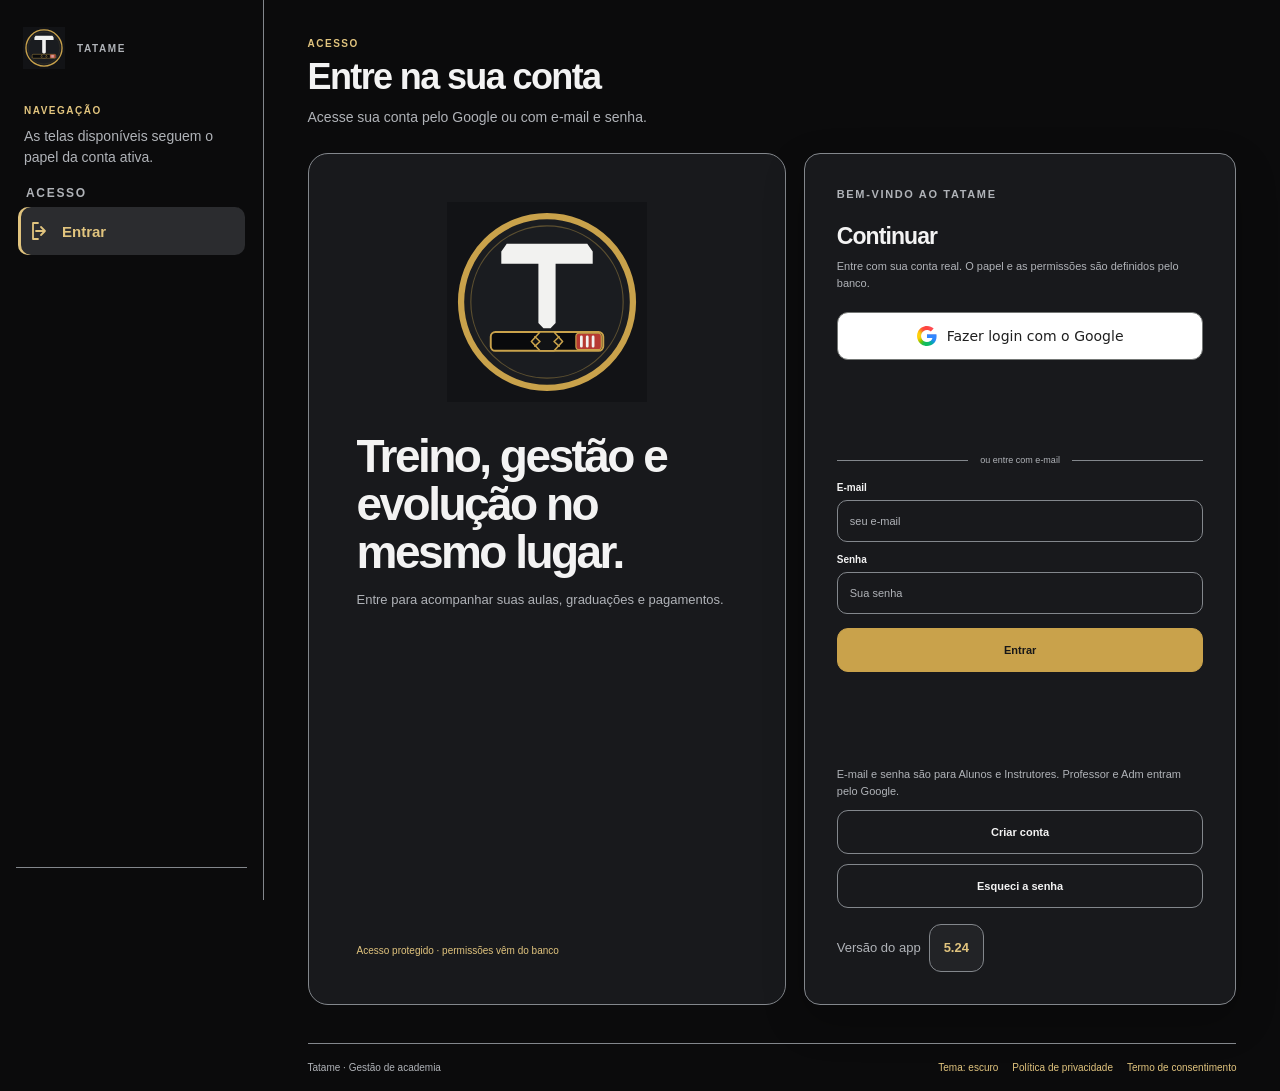
==== commit 03fb509b: "Atualiza telas, fotos e privacidade Co-authored-by: Copilot <223556219+Copilot@users.noreply.github." ====
--- a/index.html
+++ b/index.html
@@ -19,6 +19,14 @@
   <script src="js/offline.js" defer></script>
   <script>
     if ("serviceWorker" in navigator) {
+      const hadServiceWorkerController = Boolean(navigator.serviceWorker.controller);
+      let refreshingForServiceWorker = false;
+      window.__tatameUpdatingApp = false;
+      navigator.serviceWorker.addEventListener("controllerchange", () => {
+        if (!hadServiceWorkerController || refreshingForServiceWorker || window.__tatameUpdatingApp) return;
+        refreshingForServiceWorker = true;
+        window.location.reload();
+      });
       window.addEventListener("load", () => {
         navigator.serviceWorker.register("./sw.js").catch((error) => {
           console.warn("Não foi possível registrar o service worker.", error);
@@ -46,6 +54,11 @@
       </div>
       <nav class="screen-navigation" id="screen-navigation" aria-label="Telas por perfil"></nav>
       <div class="sidebar-footer">
+        <button class="sidebar-profile-button" type="button" data-open-user-panel aria-haspopup="dialog" aria-controls="user-panel" hidden>
+          <span class="sidebar-profile-avatar" aria-hidden="true"><img src="assets/avatars/avatar-masculino.jpg" alt=""></span>
+          <span class="sidebar-profile-copy"><strong id="sidebar-profile-name">Conta</strong><small id="sidebar-profile-role">Perfil</small></span>
+          <span class="sidebar-profile-arrow" aria-hidden="true">↗</span>
+        </button>
       </div>
     </aside>
 
@@ -64,7 +77,7 @@
           </div>
         </div>
         <button class="profile-button" id="profile-button" type="button" data-open-user-panel aria-label="Abrir painel do usuário" aria-haspopup="dialog" aria-controls="user-panel" hidden>
-          <span class="profile-orb" id="profile-button-avatar" aria-hidden="true"><svg viewBox="0 0 24 24" fill="none" stroke="currentColor" stroke-width="1.8" stroke-linecap="round" stroke-linejoin="round"><circle cx="12" cy="8" r="3.5"/><path d="M5 20a7 7 0 0 1 14 0"/></svg></span>
+          <span class="profile-orb" id="profile-button-avatar" aria-hidden="true"><img src="assets/avatars/avatar-masculino.jpg" alt=""></span>
           <span class="profile-button-copy"><strong>Visualizar perfil</strong><small>Sem sessão ativa</small></span>
           <span class="chevron" aria-hidden="true">⌄</span>
         </button>
@@ -96,12 +109,19 @@
       <button class="icon-button" type="button" data-close-user-panel aria-label="Fechar painel do usuário">×</button>
     </div>
     <div class="user-panel-profile">
-      <span class="user-panel-avatar" id="user-panel-avatar" aria-hidden="true"><svg viewBox="0 0 24 24" fill="none" stroke="currentColor" stroke-width="1.8" stroke-linecap="round" stroke-linejoin="round"><circle cx="12" cy="8" r="3.5"/><path d="M5 20a7 7 0 0 1 14 0"/></svg><img id="user-panel-profile-photo" alt="" hidden></span>
+      <span class="user-panel-avatar" id="user-panel-avatar" aria-hidden="true"><img id="user-panel-profile-photo" src="assets/avatars/avatar-masculino.jpg" alt=""></span>
       <div class="user-panel-profile-copy">
         <strong id="user-panel-profile-name">Sem sessão ativa</strong>
         <small id="user-panel-profile-role">Perfil</small>
-        <small class="user-panel-profile-academy" id="user-panel-profile-academy">Sem academia vinculada<img class="user-panel-academy-photo" id="user-panel-academy-photo" alt="" hidden></small>
-      </div>
+        <small class="user-panel-profile-academy" id="user-panel-profile-academy" hidden>Sem academia vinculada<img class="user-panel-academy-photo" id="user-panel-academy-photo" alt="" hidden></small>
+      </div>
+    </div>
+    <div class="user-panel-links" aria-label="Preferências" role="group">
+      <h3 class="user-panel-group-title">Preferências</h3>
+      <button class="user-panel-link" type="button" data-screen-target="user-settings">
+        <span class="user-panel-icon" aria-hidden="true"><svg viewBox="0 0 24 24" fill="none" stroke="currentColor" stroke-width="1.8" stroke-linecap="round" stroke-linejoin="round"><path d="M4 7h16M4 17h16"/><circle cx="9" cy="7" r="2"/><circle cx="15" cy="17" r="2"/></svg></span><span><strong>Dados e foto do perfil</strong><small>Preferências, dados da conta e ajuda</small></span><span aria-hidden="true">›</span>
+      </button>
+      <button class="user-panel-theme" type="button" data-theme-toggle aria-pressed="false">Tema: escuro</button>
     </div>
     <div class="user-panel-links" aria-label="Ajuda" role="group">
       <h3 class="user-panel-group-title">Ajuda e suporte</h3>
@@ -124,6 +144,11 @@
         <p class="login-action-error" id="real-signout-error" role="alert"></p>
         <p class="field-help" id="real-signout-status" role="status" aria-live="polite"></p>
       </div>
+      <div class="user-panel-action">
+        <button class="button button--quiet button--action" type="button" data-app-update aria-describedby="app-update-error app-update-status"><span data-action-label>Atualizar app</span></button>
+        <p class="login-action-error" id="app-update-error" role="alert"></p>
+        <p class="field-help" id="app-update-status" role="status" aria-live="polite"></p>
+      </div>
     </div>
     <p class="user-panel-note">O perfil e as permissões são definidos pelo banco.</p>
     <details class="user-panel-risk">
--- a/css/app.css
+++ b/css/app.css
@@ -92,15 +92,15 @@
 .app-frame {
   display: grid;
   min-height: calc(100dvh - 34px - env(safe-area-inset-top));
-  grid-template-columns: 252px minmax(0, 1fr);
+  grid-template-columns: 264px minmax(0, 1fr);
 }
 
 .app-sidebar {
   position: sticky;
   top: 0;
   display: flex;
-  height: calc(100dvh - 34px);
-  min-height: 0;
+  height: 100dvh;
+  min-height: 100dvh;
   flex-direction: column;
   padding: 24px 16px 16px;
   border-right: 1px solid var(--line);
@@ -223,8 +223,6 @@
 .nav-icon svg,
 .mobile-nav-icon svg,
 .user-panel-icon svg,
-.user-panel-avatar svg,
-.profile-orb svg,
 .mobile-menu-button svg {
   display: block;
   width: 100%;
@@ -233,12 +231,83 @@
 
 .sidebar-footer {
   display: flex;
-  align-items: center;
-  gap: 9px;
-  padding: 14px 8px 3px;
+  align-items: stretch;
+  padding: 16px 0 0;
   border-top: 1px solid var(--line);
+}
+
+.sidebar-profile-button {
+  display: flex;
+  width: 100%;
+  min-width: 0;
+  min-height: 64px;
+  align-items: center;
+  gap: 12px;
+  padding: 8px;
+  border: 1px solid transparent;
+  border-radius: 12px;
+  background: transparent;
+  color: var(--text);
+  cursor: pointer;
+  text-align: left;
+}
+
+.sidebar-profile-button:hover {
+  border-color: var(--line);
+  background: var(--surface-raised);
+}
+
+.sidebar-profile-button[hidden] {
+  display: none !important;
+}
+
+.sidebar-profile-avatar {
+  display: grid;
+  width: 40px;
+  height: 40px;
+  flex: 0 0 40px;
+  place-items: center;
+  border: 1px solid var(--accent-text);
+  border-radius: 8px;
+  background: var(--accent-soft);
+  color: var(--accent-text);
+}
+
+.sidebar-profile-avatar img {
+  display: block;
+  width: 100%;
+  height: 100%;
+  border-radius: 8px;
+  object-fit: cover;
+  object-position: center;
+}
+
+.sidebar-profile-copy {
+  min-width: 0;
+  flex: 1;
+}
+
+.sidebar-profile-copy strong,
+.sidebar-profile-copy small {
+  display: block;
+  overflow: hidden;
+  text-overflow: ellipsis;
+  white-space: nowrap;
+}
+
+.sidebar-profile-copy strong {
+  font-size: 14px;
+}
+
+.sidebar-profile-copy small,
+.sidebar-profile-arrow {
+  margin-top: 4px;
   color: var(--muted);
   font-size: 12px;
+}
+
+.sidebar-profile-arrow {
+  font-size: 16px;
 }
 
 .sidebar-backdrop {
@@ -278,6 +347,10 @@
   font-size: clamp(20px, 2.4vw, 27px);
   font-weight: 650;
   letter-spacing: -.04em;
+}
+
+.header-titles {
+  display: none;
 }
 
 .eyebrow-divider {
@@ -306,16 +379,10 @@
   overflow: hidden;
   place-items: center;
   border: 1px solid var(--accent-text);
-  border-radius: 50%;
+  border-radius: 12px;
   background: var(--accent-soft);
   color: var(--accent-text);
   font-weight: 700;
-}
-
-.profile-orb svg {
-  display: block;
-  width: 24px;
-  height: 24px;
 }
 
 .profile-orb img,
@@ -328,7 +395,7 @@
 }
 
 .profile-orb img {
-  border-radius: 50%;
+  border-radius: 12px;
 }
 
 .profile-button-copy strong,
@@ -405,24 +472,24 @@
 
 .screen-heading {
   display: flex;
-  align-items: flex-end;
+  align-items: flex-start;
   justify-content: space-between;
-  gap: 24px;
+  gap: 16px;
   margin-bottom: 24px;
 }
 
 .screen-heading h2 {
   margin: 7px 0 0;
-  font-size: clamp(24px, 3.3vw, 35px);
-  font-weight: 650;
+  font-size: clamp(28px, 3.3vw, 36px);
+  font-weight: 700;
   letter-spacing: -.045em;
 }
 
 .screen-heading p:not(.eyebrow) {
-  max-width: 660px;
+  max-width: 680px;
   margin: 8px 0 0;
   color: var(--muted);
-  font-size: 13px;
+  font-size: 14px;
   line-height: 1.6;
 }
 
@@ -436,7 +503,7 @@
 .card-grid {
   display: grid;
   grid-template-columns: repeat(3, minmax(0, 1fr));
-  gap: 14px;
+  gap: 16px;
 }
 
 .card-grid--two {
@@ -450,7 +517,7 @@
 .content-grid {
   display: grid;
   grid-template-columns: minmax(0, 1.35fr) minmax(250px, .85fr);
-  gap: 16px;
+  gap: 24px;
   align-items: start;
 }
 
@@ -460,7 +527,7 @@
 
 .stack {
   display: grid;
-  gap: 14px;
+  gap: 16px;
 }
 
 .panel-card,
@@ -474,7 +541,7 @@
 }
 
 .panel-card {
-  padding: 18px;
+  padding: 24px;
 }
 
 .panel-card--highlight {
@@ -487,7 +554,7 @@
   align-items: center;
   justify-content: space-between;
   gap: 12px;
-  margin-bottom: 15px;
+  margin-bottom: 16px;
 }
 
 .panel-heading h3 {
@@ -507,7 +574,93 @@
   min-height: 120px;
   align-content: space-between;
   gap: 16px;
-  padding: 17px;
+  padding: 24px;
+}
+
+.metric-card--link {
+  width: 100%;
+  color: inherit;
+  font: inherit;
+  text-align: left;
+  cursor: pointer;
+}
+
+.metric-card--link:hover {
+  border-color: var(--accent);
+}
+
+.metric-card--link:active {
+  transform: translateY(1px);
+}
+
+.panel-card .empty-state + .button {
+  margin-top: 16px;
+}
+
+.home-profile-strip {
+  display: grid;
+  grid-template-columns: repeat(auto-fit, minmax(min(100%, 220px), 1fr));
+  gap: 16px;
+  margin: 0 0 24px;
+  padding: 20px;
+  border: 1px solid var(--line);
+  border-radius: 16px;
+  background: var(--surface);
+}
+
+.home-profile-person {
+  display: flex;
+  min-width: 0;
+  min-height: 88px;
+  align-items: center;
+  gap: 16px;
+}
+
+.home-profile-avatar {
+  position: relative;
+  display: grid;
+  width: 72px;
+  height: 72px;
+  flex: 0 0 72px;
+  overflow: hidden;
+  place-items: center;
+  border: 1px solid var(--accent-text);
+  border-radius: 12px;
+  background: var(--accent-soft);
+  color: var(--accent-text);
+  font-size: 24px;
+  font-weight: 700;
+}
+
+.home-profile-avatar img {
+  position: absolute;
+  inset: 0;
+  width: 100%;
+  height: 100%;
+  object-fit: cover;
+  object-position: center;
+}
+
+.home-profile-avatar--person {
+  border-radius: 12px;
+}
+
+.home-profile-copy {
+  display: grid;
+  min-width: 0;
+  gap: 6px;
+}
+
+.home-profile-copy small {
+  color: var(--muted);
+  font-size: 11px;
+  font-weight: 700;
+  letter-spacing: .1em;
+}
+
+.home-profile-copy strong {
+  overflow-wrap: anywhere;
+  font-size: 16px;
 }
 
 .metric-label {
@@ -563,6 +716,10 @@
   transition: border-color .16s ease, background-color .16s ease, transform .16s ease;
 }
 
+.button[hidden] {
+  display: none !important;
+}
+
 .button:hover {
   border-color: #555961;
   background: var(--surface-soft);
@@ -868,7 +1025,7 @@
   flex: 0 0 72px;
   overflow: hidden;
   border: 2px solid var(--line);
-  border-radius: 50%;
+  border-radius: 12px;
   background: var(--surface-raised);
 }
 
@@ -1042,10 +1199,12 @@
 }
 
 .row-value {
-  flex: 0 0 auto;
+  min-width: 0;
+  flex: 0 1 auto;
   font-size: 12px;
   font-weight: 650;
   text-align: right;
+  overflow-wrap: anywhere;
 }
 
 .row-actions {
@@ -2191,6 +2350,27 @@
   gap: 8px;
 }
 
+.user-panel-profile-academy[hidden] {
+  display: none !important;
+}
+
+.user-panel-theme {
+  width: 100%;
+  min-height: 48px;
+  margin-top: 8px;
+  padding: 8px 11px;
+  border: 1px solid var(--line);
+  border-radius: 12px;
+  background: var(--surface-raised);
+  color: var(--text);
+  cursor: pointer;
+  text-align: left;
+}
+
+.user-panel-theme:hover {
+  border-color: var(--accent-text);
+}
+
 .real-media-preview {
   display: block;
   width: min(100%, 160px);
@@ -2207,8 +2387,62 @@
   height: 44px;
   flex: 0 0 44px;
   border: 1px solid var(--line);
-  border-radius: 50%;
+  border-radius: 8px;
   object-fit: cover;
+  object-position: center;
+}
+
+.real-media-avatar--person {
+  border-radius: 8px;
+}
+
+.avatar-choice-options {
+  display: flex;
+  flex-wrap: wrap;
+  gap: 8px;
+  margin: 0 0 16px;
+  padding: 12px;
+  border: 1px solid var(--line);
+  border-radius: 12px;
+}
+
+.avatar-choice-options legend {
+  padding: 0 4px;
+  color: var(--text);
+  font-weight: 700;
+}
+
+.avatar-choice-option {
+  display: flex;
+  align-items: center;
+  gap: 8px;
+  min-height: 48px;
+  padding: 6px 10px;
+  border: 1px solid var(--line);
+  border-radius: 10px;
+  background: var(--surface-raised);
+  color: var(--text);
+  cursor: pointer;
+}
+
+.avatar-choice-option input {
+  width: 18px;
+  height: 18px;
+  margin: 0;
+  accent-color: var(--accent-text);
+}
+
+.avatar-choice-option img {
+  width: 36px;
+  height: 36px;
+  border: 1px solid var(--line);
+  border-radius: 8px;
+  object-fit: cover;
+  object-position: center;
+}
+
+.avatar-choice-options:disabled .avatar-choice-option {
+  cursor: not-allowed;
 }
 
 .real-academy-list-item {
@@ -2336,7 +2570,7 @@
 
 .user-panel-links {
   display: grid;
-  gap: 4px;
+  gap: 8px;
   margin-top: 24px;
 }
 
@@ -2348,7 +2582,6 @@
   object-position: center;
 }
 
-.user-panel-avatar svg[hidden],
 .user-panel-avatar img[hidden],
 .user-panel-academy-photo[hidden] {
   display: none;
@@ -3008,6 +3241,12 @@
   }
 }
 
+@media (min-width: 861px) {
+  .app-header {
+    display: none;
+  }
+}
+
 @media (max-width: 1120px) {
   .card-grid--four {
     grid-template-columns: repeat(2, minmax(0, 1fr));
@@ -3097,15 +3336,16 @@
 
   .app-main {
     min-height: calc(100dvh - 34px - env(safe-area-inset-top));
-    padding: 0 max(24px, env(safe-area-inset-right)) calc(96px + env(safe-area-inset-bottom)) max(24px, env(safe-area-inset-left));
+    padding: 0 max(24px, env(safe-area-inset-right)) calc(104px + env(safe-area-inset-bottom)) max(24px, env(safe-area-inset-left));
   }
 
   .app-header {
+    display: flex;
     min-height: 74px;
   }
 
   .mobile-menu-button {
-    display: inline-grid !important;
+    display: none !important;
   }
 
   .mobile-menu-button svg {
@@ -3128,24 +3368,24 @@
     bottom: 0;
     left: 0;
     display: grid;
-    min-height: calc(76px + env(safe-area-inset-bottom));
+    min-height: calc(84px + env(safe-area-inset-bottom));
     grid-template-columns: repeat(var(--mobile-nav-items, 1), minmax(0, 1fr));
     align-items: center;
     gap: 2px;
-    padding: 6px max(8px, env(safe-area-inset-right)) calc(6px + env(safe-area-inset-bottom)) max(8px, env(safe-area-inset-left));
+    padding: 8px max(8px, env(safe-area-inset-right)) calc(8px + env(safe-area-inset-bottom)) max(8px, env(safe-area-inset-left));
     border-top: 1px solid var(--line);
     background: var(--surface);
     backdrop-filter: blur(14px);
   }
 
   .toast-region {
-    bottom: calc(var(--mobile-navigation-height, calc(76px + env(safe-area-inset-bottom, 0px))) + 12px);
+    bottom: calc(var(--mobile-navigation-height, calc(84px + env(safe-area-inset-bottom, 0px))) + 12px);
   }
 
   .mobile-navigation button {
     display: grid;
     min-width: 48px;
-    min-height: 60px;
+    min-height: 64px;
     align-content: center;
     justify-items: center;
     gap: 4px;
@@ -3240,8 +3480,8 @@
   .screen-heading {
     align-items: flex-start;
     flex-direction: column;
-    gap: 14px;
-    margin-bottom: 18px;
+    gap: 16px;
+    margin-bottom: 24px;
   }
 
   .screen-heading h2 {
@@ -3303,11 +3543,27 @@
   }
 
   .metric-card {
-    min-height: 110px;
+    min-height: 112px;
+    padding: 16px;
   }
 
   .panel-card {
-    padding: 18px;
+    padding: 20px;
+  }
+
+  .home-profile-strip {
+    gap: 12px;
+    padding: 16px;
+  }
+
+  .home-profile-person {
+    gap: 12px;
+  }
+
+  .home-profile-avatar {
+    width: 64px;
+    height: 64px;
+    flex-basis: 64px;
   }
 
   .auth-layout {
@@ -3418,7 +3674,11 @@
   }
 
   .panel-card {
-    padding: 13px;
+    padding: 16px;
+  }
+
+  .home-profile-strip {
+    padding: 12px;
   }
 }
 
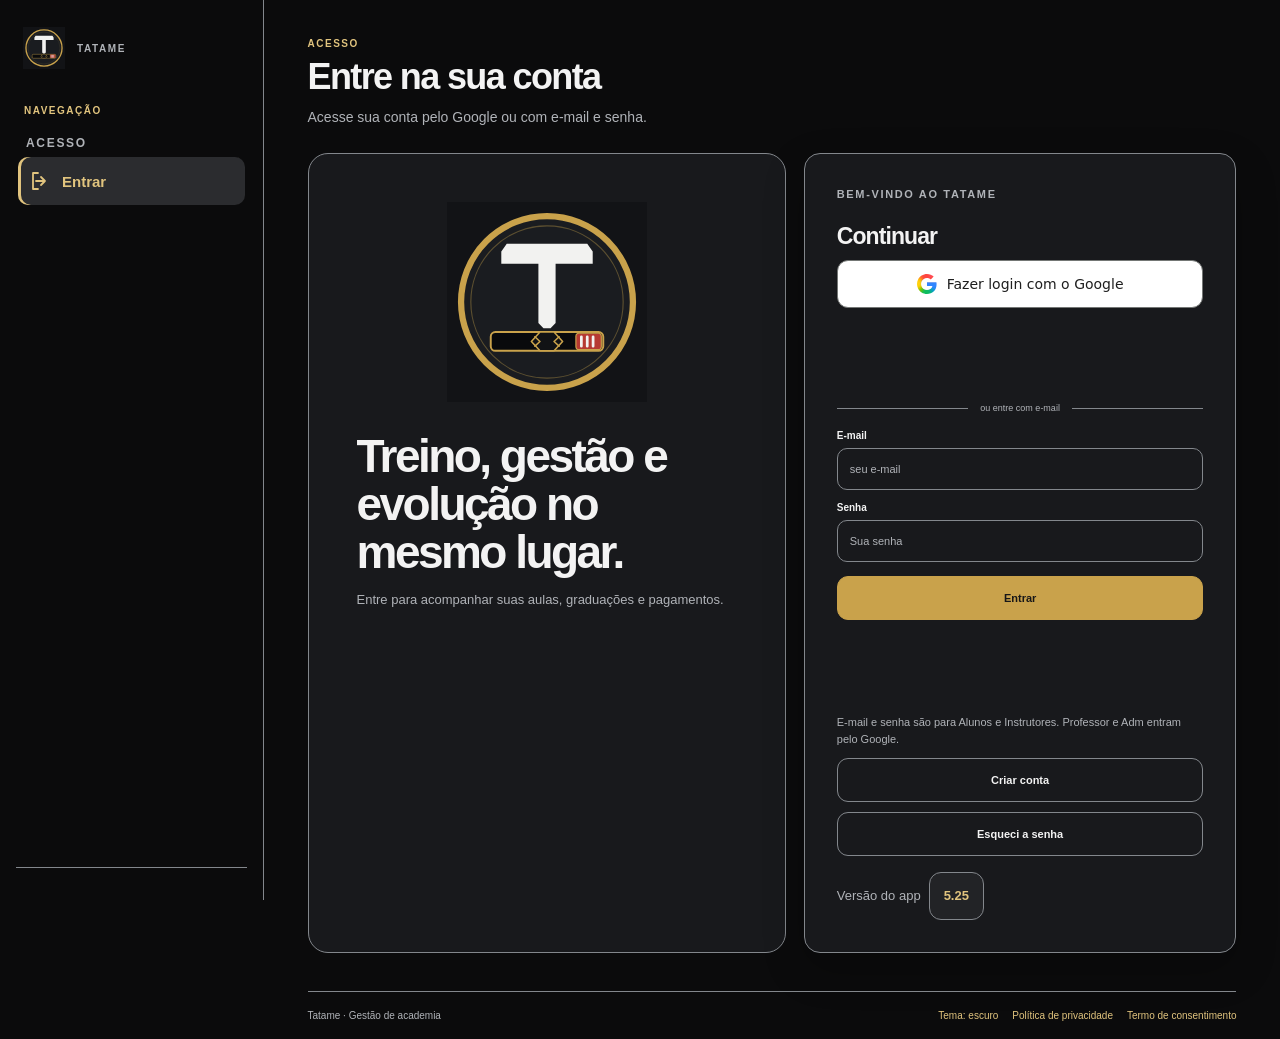
==== commit a636d19a: "Ajusta navegação e espaçamento" ====
--- a/index.html
+++ b/index.html
@@ -50,7 +50,6 @@
       </div>
       <div class="sidebar-intro">
         <span class="eyebrow">NAVEGAÇÃO</span>
-        <p>As telas disponíveis seguem o papel da conta ativa.</p>
       </div>
       <nav class="screen-navigation" id="screen-navigation" aria-label="Telas por perfil"></nav>
       <div class="sidebar-footer">
@@ -150,7 +149,6 @@
         <p class="field-help" id="app-update-status" role="status" aria-live="polite"></p>
       </div>
     </div>
-    <p class="user-panel-note">O perfil e as permissões são definidos pelo banco.</p>
     <details class="user-panel-risk">
       <summary><span aria-hidden="true">⚠</span> Área de risco</summary>
       <p data-real-only hidden>A exclusão de conta real ainda não está disponível.</p>
--- a/css/app.css
+++ b/css/app.css
@@ -514,6 +514,12 @@
   grid-template-columns: repeat(4, minmax(0, 1fr));
 }
 
+.summary-grid {
+  display: grid;
+  grid-template-columns: repeat(auto-fit, minmax(min(100%, 220px), 1fr));
+  gap: 16px;
+}
+
 .content-grid {
   display: grid;
   grid-template-columns: minmax(0, 1.35fr) minmax(250px, .85fr);
@@ -2105,6 +2111,7 @@
   align-items: center;
   gap: 8px;
   margin-top: 17px;
+  margin-bottom: 16px;
 }
 
 .link-simples-modal {
@@ -3411,6 +3418,15 @@
     overflow-wrap: anywhere;
   }
 
+  .mobile-navigation :is(
+    [data-screen-target="payment-review"],
+    [data-screen-target="student-payments"],
+    [data-screen-target="student-grades"]
+  ) .mobile-nav-label {
+    font-size: clamp(10px, 2.8vw, 12px);
+    overflow-wrap: normal;
+  }
+
   .mobile-navigation button[aria-current="page"] {
     background: var(--accent-soft);
     color: var(--accent-text);
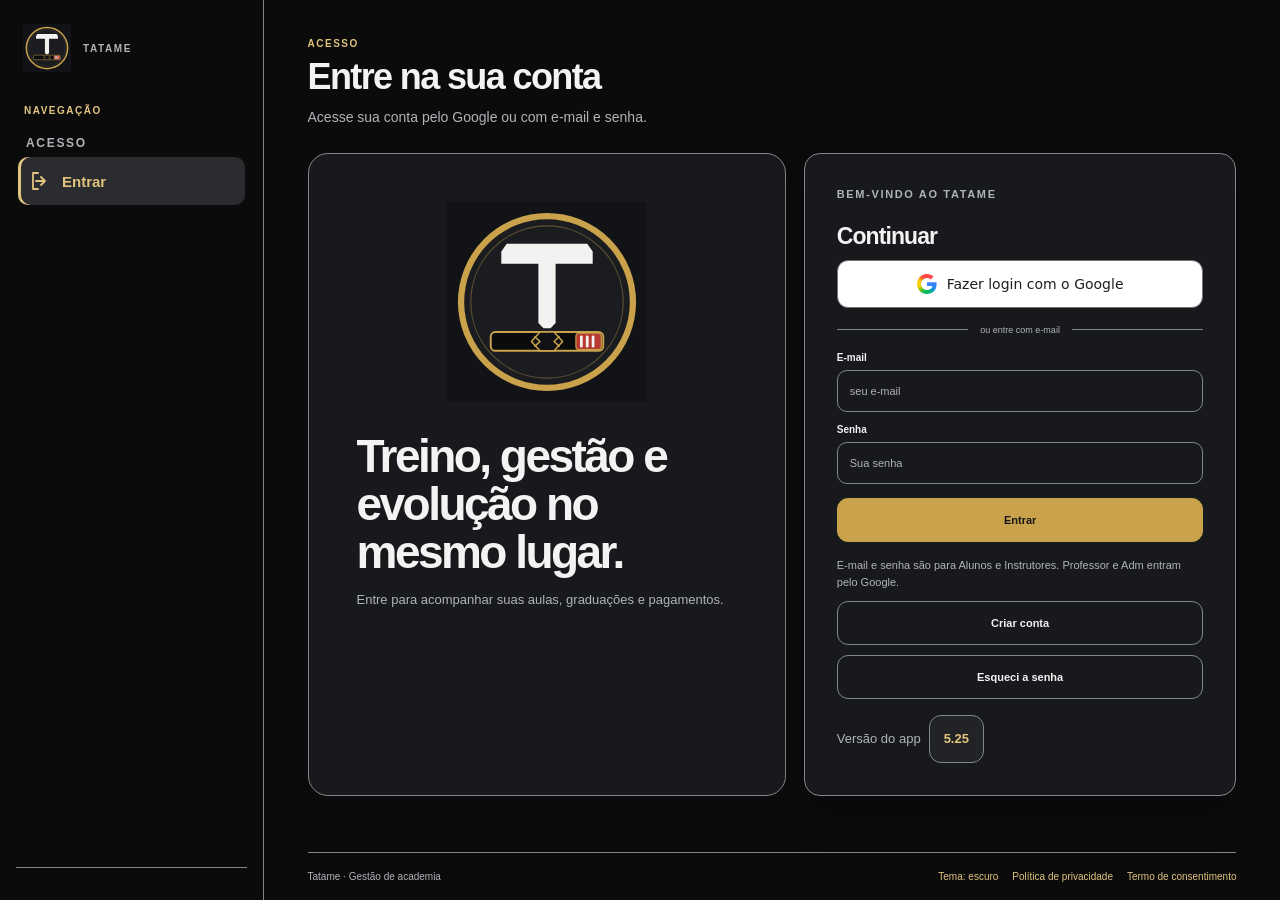
==== commit d17d9525: "Atualiza app, fotos e gestão de academia" ====
--- a/index.html
+++ b/index.html
@@ -124,9 +124,14 @@
     </div>
     <div class="user-panel-links" aria-label="Ajuda" role="group">
       <h3 class="user-panel-group-title">Ajuda e suporte</h3>
-      <button class="user-panel-link" type="button" data-open-tutorial>
-        <span class="user-panel-icon" aria-hidden="true"><svg viewBox="0 0 24 24" fill="none" stroke="currentColor" stroke-width="1.8" stroke-linecap="round" stroke-linejoin="round"><circle cx="12" cy="12" r="9"/><path d="M9.5 9a2.5 2.5 0 0 1 5 0c0 2-2.5 2-2.5 4M12 17h.01"/></svg></span><span><strong>Ajuda e tutorial</strong><small>Tutorial e perguntas frequentes</small></span><span aria-hidden="true">›</span>
-      </button>
+      <details class="user-panel-tutorial" id="user-panel-tutorial" hidden>
+        <summary class="user-panel-link">
+          <span class="user-panel-icon" aria-hidden="true"><svg viewBox="0 0 24 24" fill="none" stroke="currentColor" stroke-width="1.8" stroke-linecap="round" stroke-linejoin="round"><circle cx="12" cy="12" r="9"/><path d="M9.5 9a2.5 2.5 0 0 1 5 0c0 2-2.5 2-2.5 4M12 17h.01"/></svg></span>
+          <span><strong>Tutoriais por tópico</strong><small>Escolha o que deseja consultar</small></span>
+          <span aria-hidden="true">⌄</span>
+        </summary>
+        <div class="user-panel-tutorial-topics" id="user-panel-tutorial-topics"></div>
+      </details>
       <p><a class="text-link" href="privacidade.html">Política de privacidade</a></p>
     </div>
     <details class="user-panel-diagnostics" id="user-diagnostics" hidden>
@@ -165,6 +170,40 @@
     <div id="profile-onboarding-content"></div>
   </dialog>
 
+  <dialog class="photo-crop-dialog" id="photo-crop-dialog" aria-labelledby="photo-crop-title" aria-describedby="photo-crop-instructions">
+    <div class="dialog-heading">
+      <div>
+        <span class="eyebrow">FOTO</span>
+        <h2 id="photo-crop-title">Ajustar enquadramento</h2>
+      </div>
+      <button class="icon-button" type="button" data-photo-crop-cancel aria-label="Cancelar ajuste da foto">×</button>
+    </div>
+    <div class="photo-crop-stage" id="photo-crop-stage" role="group" tabindex="0" aria-label="Área de enquadramento da foto">
+      <img id="photo-crop-image" alt="Prévia da foto selecionada">
+    </div>
+    <p class="photo-crop-instructions" id="photo-crop-instructions">Arraste a foto para escolher a região. Com a área focada, use as setas ou os botões direcionais; ajuste o zoom no controle. A foto só será enviada depois da confirmação.</p>
+    <div class="photo-crop-controls">
+      <div class="photo-crop-zoom">
+        <label for="photo-crop-zoom">Zoom <output id="photo-crop-zoom-value" for="photo-crop-zoom">100%</output></label>
+        <input id="photo-crop-zoom" type="range" min="1" max="3" step="0.01" value="1" aria-valuetext="Zoom 100%" disabled>
+      </div>
+      <div class="photo-crop-nudges" role="group" aria-label="Mover enquadramento">
+        <button class="icon-button photo-crop-up" type="button" data-photo-crop-move="up" aria-label="Mover foto para cima" disabled>↑</button>
+        <button class="icon-button photo-crop-left" type="button" data-photo-crop-move="left" aria-label="Mover foto para a esquerda" disabled>←</button>
+        <button class="icon-button photo-crop-right" type="button" data-photo-crop-move="right" aria-label="Mover foto para a direita" disabled>→</button>
+        <button class="icon-button photo-crop-down" type="button" data-photo-crop-move="down" aria-label="Mover foto para baixo" disabled>↓</button>
+      </div>
+    </div>
+    <p class="photo-crop-error" id="photo-crop-error" role="alert" aria-live="assertive" aria-atomic="true"></p>
+    <p class="photo-crop-status" id="photo-crop-status" role="status" aria-live="polite" aria-atomic="true"></p>
+    <div class="photo-crop-actions">
+      <button class="button button--quiet" type="button" data-photo-crop-cancel>Cancelar</button>
+      <button class="button button--primary button--action" type="button" id="photo-crop-confirm" data-photo-crop-confirm aria-describedby="photo-crop-error photo-crop-status" disabled>
+        <span data-action-label>Usar enquadramento</span>
+      </button>
+    </div>
+  </dialog>
+
   <dialog class="privacy-dialog" id="privacy-modal" aria-labelledby="privacy-modal-title">
     <div class="dialog-heading">
       <div>
@@ -194,15 +233,12 @@
         <span class="eyebrow" id="tutorial-progress"></span>
         <h2 id="tutorial-title">Tutorial</h2>
       </div>
-      <button class="icon-button" type="button" data-tutorial-skip aria-label="Pular tutorial">×</button>
+      <button class="icon-button" type="button" data-tutorial-close aria-label="Fechar tutorial">×</button>
     </div>
     <div class="tutorial-illustration" id="tutorial-illustration"></div>
-    <h3 id="tutorial-step-title"></h3>
     <p id="tutorial-copy"></p>
     <div class="tutorial-actions">
-      <button class="button button--quiet" type="button" data-tutorial-back>Voltar</button>
-      <button class="button button--quiet" type="button" data-tutorial-skip>Pular</button>
-      <button class="button button--primary" type="button" data-tutorial-next>Próximo</button>
+      <button class="button button--primary" type="button" data-tutorial-close>Entendi</button>
     </div>
   </dialog>
 
--- a/css/app.css
+++ b/css/app.css
@@ -80,6 +80,11 @@
   outline-offset: 3px;
 }
 
+.user-panel-tutorial > summary:focus-visible {
+  outline: 2px solid var(--accent);
+  outline-offset: 3px;
+}
+
 body[data-app-mode="real"] .app-frame {
   min-height: 100dvh;
 }
@@ -128,8 +133,8 @@
 }
 
 .brand-mark img {
-  width: 42px;
-  height: 42px;
+  width: 48px;
+  height: 48px;
   object-fit: contain;
 }
 
@@ -263,9 +268,9 @@
 
 .sidebar-profile-avatar {
   display: grid;
-  width: 40px;
-  height: 40px;
-  flex: 0 0 40px;
+  width: 48px;
+  height: 48px;
+  flex: 0 0 48px;
   place-items: center;
   border: 1px solid var(--accent-text);
   border-radius: 8px;
@@ -373,9 +378,9 @@
 
 .profile-orb {
   display: grid;
-  width: 48px;
-  height: 48px;
-  flex: 0 0 48px;
+  width: 56px;
+  height: 56px;
+  flex: 0 0 56px;
   overflow: hidden;
   place-items: center;
   border: 1px solid var(--accent-text);
@@ -423,9 +428,12 @@
 }
 
 .screen-content {
+  display: grid;
   width: 100%;
   max-width: 1380px;
   flex: 1;
+  align-content: start;
+  gap: 16px;
   align-self: center;
   padding: clamp(22px, 3vw, 40px) 0 38px;
 }
@@ -475,7 +483,7 @@
   align-items: flex-start;
   justify-content: space-between;
   gap: 16px;
-  margin-bottom: 24px;
+  margin-bottom: 8px;
 }
 
 .screen-heading h2 {
@@ -525,6 +533,12 @@
   grid-template-columns: minmax(0, 1.35fr) minmax(250px, .85fr);
   gap: 24px;
   align-items: start;
+}
+
+#real-admin-management {
+  display: grid;
+  min-width: 0;
+  gap: 16px;
 }
 
 body[data-app-mode="real"] #screen-content .auth-form-layout {
@@ -625,9 +639,9 @@
 .home-profile-avatar {
   position: relative;
   display: grid;
-  width: 72px;
-  height: 72px;
-  flex: 0 0 72px;
+  width: 88px;
+  height: 88px;
+  flex: 0 0 88px;
   overflow: hidden;
   place-items: center;
   border: 1px solid var(--accent-text);
@@ -706,6 +720,8 @@
 
 .button {
   display: inline-flex;
+  min-width: 0;
+  max-width: 100%;
   min-height: 40px;
   align-items: center;
   justify-content: center;
@@ -718,7 +734,9 @@
   cursor: pointer;
   font-size: 11px;
   font-weight: 650;
+  text-align: center;
   text-decoration: none;
+  overflow-wrap: anywhere;
   transition: border-color .16s ease, background-color .16s ease, transform .16s ease;
 }
 
@@ -860,6 +878,7 @@
   color: var(--alert);
   font-size: 14px;
   line-height: 1.4;
+  overflow-wrap: anywhere;
 }
 
 .login-action-error:empty::before {
@@ -871,25 +890,48 @@
   .auth-card .login-action-error,
   .auth-form-layout .login-action-error,
   .real-instructor-invite-action .login-action-error
-) {
+):not(:empty) {
   min-height: 5.6em;
 }
 
-body[data-app-mode="real"] #screen-content .auth-form-layout [role="status"]:not(.visually-hidden),
-body[data-app-mode="real"] #screen-content .real-instructor-invite-action [role="status"]:not(.visually-hidden) {
+body[data-app-mode="real"] #screen-content .auth-form-layout [role="status"]:not(.visually-hidden):not(:empty),
+body[data-app-mode="real"] #screen-content .real-instructor-invite-action [role="status"]:not(.visually-hidden):not(:empty) {
   min-height: 4.2em;
+}
+
+#screen-content [role="alert"]:empty,
+#screen-content [role="status"]:empty {
+  position: absolute;
+  width: 1px;
+  height: 1px;
+  min-height: 0;
+  margin: -1px;
+  padding: 0;
+  overflow: hidden;
+  clip: rect(0, 0, 0, 0);
+  clip-path: inset(50%);
+  white-space: nowrap;
+  border: 0;
 }
 
 .link-action-control,
 .student-action-control {
   display: flex;
   flex-direction: column;
+  gap: 8px;
+  min-width: 0;
+  margin-block-start: 16px;
+}
+
+.form-actions .link-action-control,
+.form-actions .student-action-control {
+  margin-block-start: 0;
 }
 
 .link-action-error,
 .student-action-error {
   max-width: 260px;
-  height: 4.2em;
+  max-height: 4.2em;
   overflow-y: auto;
 }
 
@@ -1026,9 +1068,9 @@
 }
 
 .avatar {
-  width: 72px;
-  height: 72px;
-  flex: 0 0 72px;
+  width: 88px;
+  height: 88px;
+  flex: 0 0 88px;
   overflow: hidden;
   border: 2px solid var(--line);
   border-radius: 12px;
@@ -1044,15 +1086,15 @@
 }
 
 .avatar--small {
-  width: 44px;
-  height: 44px;
-  flex-basis: 44px;
+  width: 56px;
+  height: 56px;
+  flex-basis: 56px;
 }
 
 .avatar--large {
-  width: 104px;
-  height: 104px;
-  flex-basis: 104px;
+  width: 128px;
+  height: 128px;
+  flex-basis: 128px;
 }
 
 .avatar--initials {
@@ -1216,9 +1258,11 @@
 .row-actions {
   display: flex;
   flex: 0 0 auto;
+  align-items: center;
   flex-wrap: wrap;
   justify-content: flex-end;
   gap: 6px;
+  margin-block: 12px;
 }
 
 .empty-state {
@@ -1445,6 +1489,7 @@
 }
 
 .notice {
+  min-width: 0;
   padding: 13px 15px;
   border: 1px solid var(--line);
   border-radius: 12px;
@@ -1452,6 +1497,7 @@
   color: var(--muted);
   font-size: 11px;
   line-height: 1.55;
+  overflow-wrap: anywhere;
 }
 
 .notice--pending {
@@ -1513,6 +1559,47 @@
   font-size: 11px;
 }
 
+.field input[type="file"] {
+  min-height: 52px;
+  padding: 6px;
+  background: var(--surface-raised);
+  color: var(--muted);
+  cursor: pointer;
+}
+
+.field input[type="file"]::file-selector-button {
+  min-height: 38px;
+  margin-inline-end: 10px;
+  padding: 8px 14px;
+  border: 0;
+  border-radius: 8px;
+  background: var(--accent);
+  color: var(--accent-on);
+  font: inherit;
+  font-weight: 700;
+  cursor: pointer;
+  transition: background-color .16s ease, transform .16s ease;
+}
+
+.field input[type="file"]::file-selector-button:hover {
+  background: var(--accent-hover);
+}
+
+.field input[type="file"]:active::file-selector-button {
+  transform: translateY(1px);
+}
+
+.field input[type="file"]:disabled {
+  cursor: not-allowed;
+  opacity: .6;
+}
+
+.field input[type="file"]:disabled::file-selector-button {
+  background: var(--surface-soft);
+  color: var(--muted);
+  cursor: not-allowed;
+}
+
 .field textarea {
   min-height: 84px;
   resize: vertical;
@@ -1543,9 +1630,9 @@
 
 .academy-photo {
   display: grid;
-  width: 80px;
-  height: 80px;
-  flex: 0 0 80px;
+  width: 112px;
+  height: 112px;
+  flex: 0 0 112px;
   place-items: center;
   border: 1px solid var(--line);
   border-radius: 12px;
@@ -1556,8 +1643,10 @@
 }
 
 .academy-save-action {
+  display: grid;
   min-width: 0;
   max-width: 100%;
+  gap: 8px;
 }
 
 .real-admin-academy-row + .real-admin-academy-row {
@@ -1566,10 +1655,85 @@
   border-top: 1px solid var(--line);
 }
 
+.real-admin-academy-card {
+  display: grid;
+  min-width: 0;
+  gap: 20px;
+  padding: 18px 0;
+  border-top: 1px solid var(--line);
+}
+
+.academy-schedule-admin {
+  display: grid;
+  min-width: 0;
+  gap: 14px;
+  padding-top: 16px;
+  border-top: 1px solid var(--line);
+}
+
+.academy-schedule-admin h4 {
+  margin: 0 0 6px;
+}
+
+.academy-schedule-admin-row {
+  align-items: flex-start;
+}
+
+.academy-schedule-admin-row .academy-save-action {
+  justify-items: end;
+}
+
+.academy-schedule-table-wrap {
+  width: 100%;
+  overflow-x: auto;
+}
+
+.academy-schedule-table {
+  width: 100%;
+  table-layout: fixed;
+  border-collapse: collapse;
+}
+
+.academy-schedule-table th,
+.academy-schedule-table td {
+  padding: 10px 8px;
+  border-bottom: 1px solid var(--line);
+  text-align: left;
+  vertical-align: top;
+  overflow-wrap: anywhere;
+}
+
+.academy-schedule-table th {
+  color: var(--muted);
+  font-size: 10px;
+}
+
+.academy-schedule-table td {
+  font-size: 12px;
+}
+
+.academy-schedule-table th:first-child,
+.academy-schedule-table td:first-child {
+  width: 34%;
+}
+
+.academy-schedule-table th:last-child,
+.academy-schedule-table td:last-child {
+  width: 26%;
+}
+
+.academy-directory-card .real-media-preview {
+  margin-bottom: 16px;
+}
+
+.academy-directory-card h3 {
+  margin: 0 0 10px;
+}
+
 .real-admin-professor-row .academy-save-action {
   display: grid;
   justify-items: end;
-  gap: 4px;
+  gap: 8px;
 }
 
 .field input::placeholder,
@@ -1582,6 +1746,7 @@
   color: var(--muted);
   font-size: 9px;
   line-height: 1.5;
+  overflow-wrap: anywhere;
 }
 
 .form-actions {
@@ -2087,6 +2252,186 @@
 .photo-dialog [role="alert"]:empty,
 .photo-dialog [role="status"]:empty {
   display: none;
+}
+
+.photo-crop-dialog {
+  width: min(560px, calc(100vw - 32px));
+  max-height: min(90dvh, 760px);
+  margin: auto;
+  padding: clamp(18px, 5vw, 28px);
+  overflow: auto;
+  border: 1px solid var(--line);
+  border-radius: 18px;
+  background: var(--surface);
+  color: var(--text);
+  box-shadow: 0 28px 90px rgb(0 0 0 / 55%);
+}
+
+.photo-crop-dialog::backdrop {
+  background: rgb(0 0 0 / 72%);
+  backdrop-filter: blur(3px);
+}
+
+.photo-crop-stage {
+  position: relative;
+  width: min(100%, 360px);
+  aspect-ratio: 1;
+  margin: 0 auto;
+  overflow: hidden;
+  border: 1px solid var(--line);
+  border-radius: 12px;
+  background: #0b0b0c;
+  cursor: grab;
+  touch-action: none;
+}
+
+.photo-crop-stage:active {
+  cursor: grabbing;
+}
+
+.photo-crop-stage:focus-visible {
+  outline: 3px solid var(--accent);
+  outline-offset: 3px;
+}
+
+.photo-crop-stage img {
+  position: absolute;
+  top: 0;
+  left: 0;
+  max-width: none;
+  max-height: none;
+  user-select: none;
+  pointer-events: none;
+}
+
+.photo-crop-instructions {
+  margin: 12px 0;
+  color: var(--muted);
+  font-size: 12px;
+}
+
+.photo-crop-controls {
+  display: grid;
+  grid-template-columns: minmax(0, 1fr) auto;
+  align-items: center;
+  gap: 16px;
+}
+
+.photo-crop-zoom label {
+  display: flex;
+  justify-content: space-between;
+  gap: 8px;
+  margin-bottom: 6px;
+  font-size: 12px;
+  font-weight: 650;
+}
+
+.photo-crop-zoom input {
+  width: 100%;
+}
+
+.photo-crop-nudges {
+  display: grid;
+  grid-template: repeat(3, 36px) / repeat(3, 36px);
+  gap: 4px;
+}
+
+.photo-crop-nudges .icon-button {
+  width: 36px;
+  min-width: 36px;
+  height: 36px;
+  min-height: 36px;
+}
+
+.photo-crop-up {
+  grid-area: 1 / 2;
+}
+
+.photo-crop-left {
+  grid-area: 2 / 1;
+}
+
+.photo-crop-right {
+  grid-area: 2 / 3;
+}
+
+.photo-crop-down {
+  grid-area: 3 / 2;
+}
+
+.photo-crop-dialog [role="alert"]:empty,
+.photo-crop-dialog [role="status"]:empty {
+  position: absolute;
+  width: 1px;
+  height: 1px;
+  margin: -1px;
+  padding: 0;
+  overflow: hidden;
+  clip: rect(0, 0, 0, 0);
+  clip-path: inset(50%);
+  white-space: nowrap;
+}
+
+.photo-crop-error,
+.photo-crop-status,
+.photo-crop-input-feedback {
+  margin: 8px 0 0;
+  font-size: 12px;
+  line-height: 1.5;
+  overflow-wrap: anywhere;
+}
+
+.photo-crop-error,
+.photo-crop-input-feedback[role="alert"] {
+  color: var(--alert);
+}
+
+.photo-crop-status,
+.photo-crop-input-feedback[role="status"] {
+  color: var(--muted);
+}
+
+.photo-crop-actions {
+  display: flex;
+  flex-wrap: wrap;
+  justify-content: flex-end;
+  gap: 8px;
+  margin-top: 16px;
+}
+
+.photo-crop-actions .button {
+  min-width: 0;
+  max-width: 100%;
+}
+
+.photo-crop-input-feedback {
+  display: block;
+}
+
+@media (max-width: 480px) {
+  .photo-crop-controls {
+    gap: 8px;
+  }
+
+  .photo-crop-nudges {
+    grid-template: repeat(3, 32px) / repeat(3, 32px);
+  }
+
+  .photo-crop-nudges .icon-button {
+    width: 32px;
+    min-width: 32px;
+    height: 32px;
+    min-height: 32px;
+  }
+
+  .photo-crop-actions {
+    display: grid;
+    grid-template-columns: minmax(0, 1fr);
+  }
+
+  .photo-crop-actions .button {
+    width: 100%;
+  }
 }
 
 .profile-onboarding-options {
@@ -2332,9 +2677,9 @@
 
 .user-panel-avatar {
   display: grid;
-  width: 72px;
-  height: 72px;
-  flex: 0 0 72px;
+  width: 88px;
+  height: 88px;
+  flex: 0 0 88px;
   overflow: hidden;
   place-items: center;
   padding: 0;
@@ -2380,7 +2725,7 @@
 
 .real-media-preview {
   display: block;
-  width: min(100%, 160px);
+  width: min(100%, 200px);
   aspect-ratio: 1 / 1;
   margin: 0 0 14px;
   border: 1px solid var(--line);
@@ -2390,9 +2735,9 @@
 }
 
 .real-media-avatar {
-  width: 44px;
-  height: 44px;
-  flex: 0 0 44px;
+  width: 56px;
+  height: 56px;
+  flex: 0 0 56px;
   border: 1px solid var(--line);
   border-radius: 8px;
   object-fit: cover;
@@ -2423,8 +2768,8 @@
   display: flex;
   align-items: center;
   gap: 8px;
-  min-height: 48px;
-  padding: 6px 10px;
+  min-height: 72px;
+  padding: 8px 12px;
   border: 1px solid var(--line);
   border-radius: 10px;
   background: var(--surface-raised);
@@ -2440,8 +2785,8 @@
 }
 
 .avatar-choice-option img {
-  width: 36px;
-  height: 36px;
+  width: 56px;
+  height: 56px;
   border: 1px solid var(--line);
   border-radius: 8px;
   object-fit: cover;
@@ -2566,9 +2911,9 @@
 }
 
 .user-panel-academy-photo {
-  width: 32px;
-  height: 32px;
-  flex: 0 0 32px;
+  width: 40px;
+  height: 40px;
+  flex: 0 0 40px;
   border: 1px solid var(--line);
   border-radius: 8px;
   object-fit: cover;
@@ -2624,6 +2969,30 @@
 .user-panel-link:hover {
   border-color: var(--line);
   background: var(--surface-raised);
+}
+
+.user-panel-tutorial > summary {
+  list-style: none;
+}
+
+.user-panel-tutorial > summary::-webkit-details-marker {
+  display: none;
+}
+
+.user-panel-tutorial[open] > summary {
+  border-color: var(--line);
+  background: var(--surface-raised);
+}
+
+.user-panel-tutorial-topics {
+  display: grid;
+  gap: 4px;
+  padding: 4px 0 0 14px;
+}
+
+.user-panel-tutorial-topic {
+  min-height: 48px;
+  padding-inline: 8px;
 }
 
 .user-panel-icon {
@@ -3362,9 +3731,9 @@
 
   .mobile-header-logo {
     display: block;
-    width: 35px;
-    height: 35px;
-    flex: 0 0 35px;
+    width: 40px;
+    height: 40px;
+    flex: 0 0 40px;
     object-fit: contain;
   }
 
@@ -3497,7 +3866,7 @@
     align-items: flex-start;
     flex-direction: column;
     gap: 16px;
-    margin-bottom: 24px;
+    margin-bottom: 8px;
   }
 
   .screen-heading h2 {
@@ -3577,9 +3946,9 @@
   }
 
   .home-profile-avatar {
-    width: 64px;
-    height: 64px;
-    flex-basis: 64px;
+    width: 80px;
+    height: 80px;
+    flex-basis: 80px;
   }
 
   .auth-layout {
@@ -3658,6 +4027,20 @@
 
   .real-admin-professor-row .academy-save-action {
     justify-items: start;
+  }
+
+  .academy-schedule-admin-row {
+    flex-direction: column;
+  }
+
+  .academy-schedule-admin-row .academy-save-action {
+    justify-items: start;
+  }
+
+  .academy-schedule-table th,
+  .academy-schedule-table td {
+    padding: 8px 5px;
+    font-size: 11px;
   }
 
   .student-entry {
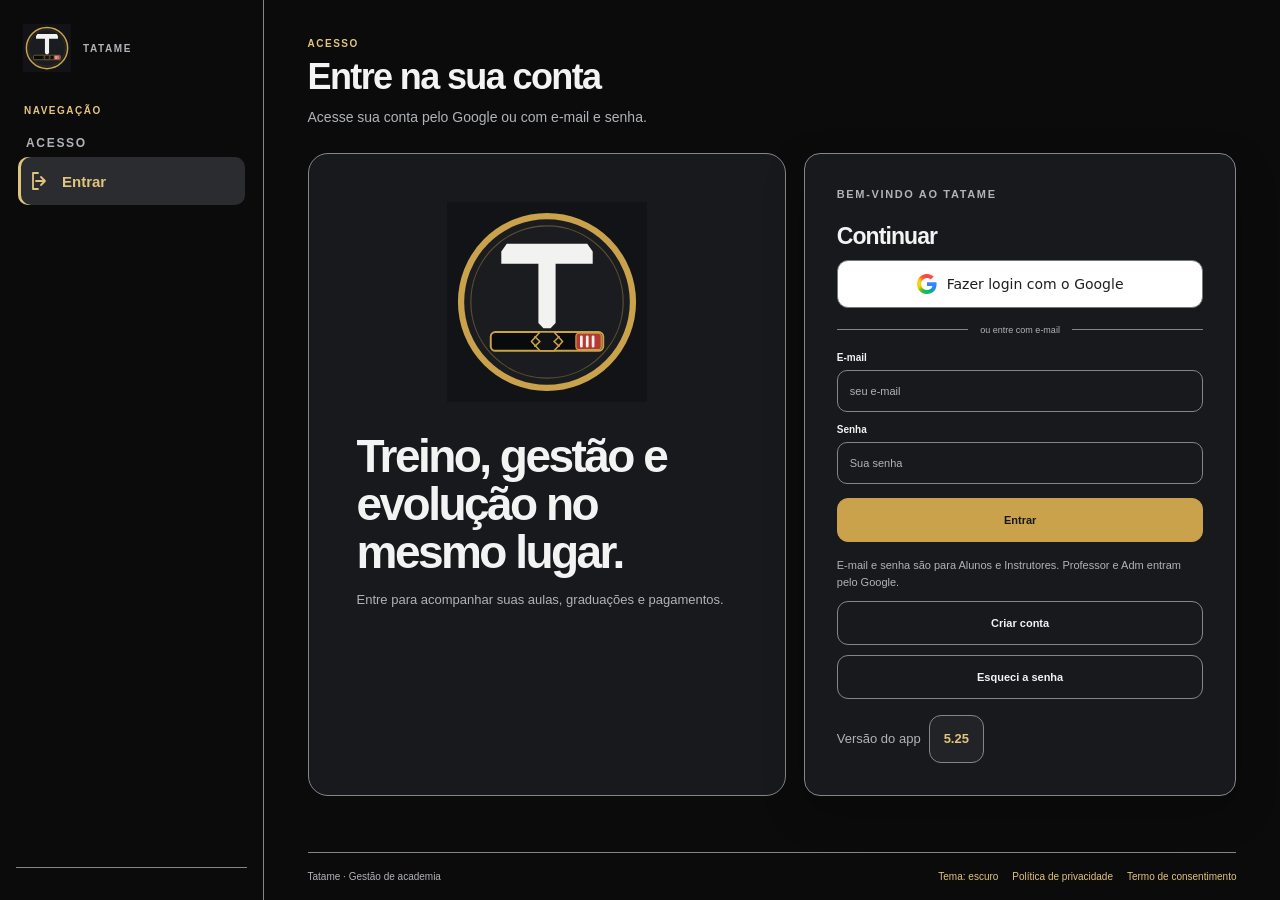
==== commit 476a0a60: "Integra diárias e acesso de aluno do Adm" ====
--- a/index.html
+++ b/index.html
@@ -90,7 +90,7 @@
         <span>Tatame · Gestão de academia</span>
         <span class="app-footer-links">
           <button class="text-link" type="button" data-theme-toggle aria-pressed="false">Tema: escuro</button>
-          <a class="text-link" href="privacidade.html">Política de privacidade</a>
+          <a class="text-link" href="privacidade.html" data-open-privacy>Política de privacidade</a>
           <button class="text-link" type="button" data-open-terms>Termo de consentimento</button>
         </span>
       </footer>
@@ -103,7 +103,8 @@
     <div class="user-panel-heading">
       <div>
         <span class="eyebrow">CONTA</span>
-        <h2 id="user-panel-title">Painel do usuário</h2>
+        <h2 id="user-panel-title">Sua conta</h2>
+        <p>Seu perfil, preferências e acesso em um só lugar.</p>
       </div>
       <button class="icon-button" type="button" data-close-user-panel aria-label="Fechar painel do usuário">×</button>
     </div>
@@ -115,10 +116,10 @@
         <small class="user-panel-profile-academy" id="user-panel-profile-academy" hidden>Sem academia vinculada<img class="user-panel-academy-photo" id="user-panel-academy-photo" alt="" hidden></small>
       </div>
     </div>
-    <div class="user-panel-links" aria-label="Preferências" role="group">
-      <h3 class="user-panel-group-title">Preferências</h3>
+    <div class="user-panel-links" aria-label="Perfil e aparência" role="group">
+      <h3 class="user-panel-group-title">Perfil e aparência</h3>
       <button class="user-panel-link" type="button" data-screen-target="user-settings">
-        <span class="user-panel-icon" aria-hidden="true"><svg viewBox="0 0 24 24" fill="none" stroke="currentColor" stroke-width="1.8" stroke-linecap="round" stroke-linejoin="round"><path d="M4 7h16M4 17h16"/><circle cx="9" cy="7" r="2"/><circle cx="15" cy="17" r="2"/></svg></span><span><strong>Dados e foto do perfil</strong><small>Preferências, dados da conta e ajuda</small></span><span aria-hidden="true">›</span>
+        <span class="user-panel-icon" aria-hidden="true"><svg viewBox="0 0 24 24" fill="none" stroke="currentColor" stroke-width="1.8" stroke-linecap="round" stroke-linejoin="round"><path d="M4 7h16M4 17h16"/><circle cx="9" cy="7" r="2"/><circle cx="15" cy="17" r="2"/></svg></span><span><strong>Dados e foto do perfil</strong><small>Gerencie seus dados e preferências</small></span><span aria-hidden="true">›</span>
       </button>
       <button class="user-panel-theme" type="button" data-theme-toggle aria-pressed="false">Tema: escuro</button>
     </div>
@@ -132,7 +133,35 @@
         </summary>
         <div class="user-panel-tutorial-topics" id="user-panel-tutorial-topics"></div>
       </details>
-      <p><a class="text-link" href="privacidade.html">Política de privacidade</a></p>
+      <a class="user-panel-link" href="privacidade.html" data-open-privacy>
+        <span class="user-panel-icon" aria-hidden="true"><svg viewBox="0 0 24 24" fill="none" stroke="currentColor" stroke-width="1.8" stroke-linecap="round" stroke-linejoin="round"><path d="M12 3 4 6v5c0 5 3.5 8.5 8 10 4.5-1.5 8-5 8-10V6l-8-3Z"/><path d="M9 12l2 2 4-4"/></svg></span>
+        <span><strong>Política de privacidade</strong><small>Como seus dados são tratados</small></span>
+        <span aria-hidden="true">›</span>
+      </a>
+    </div>
+    <div class="user-panel-links" id="daily-authorization-panel" aria-label="Diárias avulsas" role="group" hidden>
+      <h3 class="user-panel-group-title">Diárias avulsas</h3>
+      <details class="user-panel-tutorial">
+        <summary class="user-panel-link">
+          <span class="user-panel-icon" aria-hidden="true"><svg viewBox="0 0 24 24" fill="none" stroke="currentColor" stroke-width="1.8" stroke-linecap="round" stroke-linejoin="round"><rect x="4" y="5" width="16" height="15" rx="2"/><path d="M8 3v4M16 3v4M4 10h16M9 15h6"/></svg></span>
+          <span><strong>Autorização de diárias</strong><small>Gerencie o registro de diárias avulsas</small></span>
+          <span aria-hidden="true">⌄</span>
+        </summary>
+        <div class="user-panel-action">
+          <p>Para ajudar no seu controle, o Tatame pode guardar os valores recebidos em diárias, sem identificar visitantes. Você decide se quer usar essa função e pode retirar sua autorização no painel da conta.</p>
+          <p>As diárias ficam salvas até você excluí-las, retirar a autorização ou ter a conta desativada. Ao retirar a autorização, todas são excluídas e não retornam se você autorizar novamente.</p>
+          <p id="daily-authorization-description" role="status" aria-live="polite">Consultando autorização...</p>
+          <label class="profile-onboarding-option"><input type="checkbox" data-daily-authorization aria-describedby="daily-authorization-description daily-authorization-error daily-authorization-status" disabled><span data-action-label>Autorizo o registro de diárias avulsas</span></label>
+          <button class="button button--quiet button--action" type="button" data-daily-retry aria-describedby="daily-authorization-error daily-authorization-status" hidden><span data-action-label>Tentar consultar novamente</span></button>
+          <div id="daily-revoke-confirmation" hidden>
+            <p>Ao retirar a autorização, todas as diárias registradas serão excluídas permanentemente. Uma nova autorização não recupera esses lançamentos.</p>
+            <button class="button button--danger button--action" type="button" data-confirm-daily-revoke aria-describedby="daily-authorization-error daily-authorization-status"><span data-action-label>Confirmar exclusão das diárias</span></button>
+            <button class="button button--quiet" type="button" data-cancel-daily-revoke>Cancelar</button>
+          </div>
+          <p class="login-action-error" id="daily-authorization-error" role="alert"></p>
+          <p class="field-help" id="daily-authorization-status" role="status" aria-live="polite"></p>
+        </div>
+      </details>
     </div>
     <details class="user-panel-diagnostics" id="user-diagnostics" hidden>
       <summary><span class="diagnostics-chevron" aria-hidden="true">▸</span> Diagnósticos</summary>
@@ -140,23 +169,58 @@
       <p id="diagnostics-version"></p>
       <ul id="diagnostics-list"><li>Nenhum erro registrado nesta sessão.</li></ul>
     </details>
+    <div class="user-panel-links" aria-label="Aplicativo" role="group">
+      <h3 class="user-panel-group-title">Aplicativo</h3>
+      <div class="user-panel-action">
+        <p>Verifique se há uma nova versão do Tatame.</p>
+        <button class="button button--quiet button--action" type="button" data-app-update aria-describedby="app-update-error app-update-status"><span data-action-label>Atualizar app</span></button>
+        <p class="login-action-error" id="app-update-error" role="alert"></p>
+        <p class="field-help" id="app-update-status" role="status" aria-live="polite"></p>
+      </div>
+    </div>
     <div class="user-panel-links" aria-label="Sessão" role="group">
       <h3 class="user-panel-group-title">Sessão</h3>
       <div class="user-panel-action" id="real-session" hidden>
-        <p>Conta ativa: <strong id="real-session-email"></strong></p>
+        <p>Você está conectado como<br><strong id="real-session-email"></strong></p>
         <button class="button button--quiet button--action" type="button" data-real-signout aria-describedby="real-signout-error"><span data-action-label>Sair da conta</span></button>
         <p class="login-action-error" id="real-signout-error" role="alert"></p>
         <p class="field-help" id="real-signout-status" role="status" aria-live="polite"></p>
       </div>
-      <div class="user-panel-action">
-        <button class="button button--quiet button--action" type="button" data-app-update aria-describedby="app-update-error app-update-status"><span data-action-label>Atualizar app</span></button>
-        <p class="login-action-error" id="app-update-error" role="alert"></p>
-        <p class="field-help" id="app-update-status" role="status" aria-live="polite"></p>
-      </div>
-    </div>
-    <details class="user-panel-risk">
-      <summary><span aria-hidden="true">⚠</span> Área de risco</summary>
-      <p data-real-only hidden>A exclusão de conta real ainda não está disponível.</p>
+    </div>
+    <details class="user-panel-risk" hidden>
+      <summary>
+        <span class="user-panel-risk-icon" aria-hidden="true">
+          <svg viewBox="0 0 24 24" fill="none" stroke="currentColor" stroke-width="1.8" stroke-linecap="round" stroke-linejoin="round"><path d="M12 3 2.8 19a1.4 1.4 0 0 0 1.2 2h16a1.4 1.4 0 0 0 1.2-2L12 3Z"/><path d="M12 9v4m0 3h.01"/></svg>
+        </span>
+        <span class="user-panel-risk-title">
+          <strong>Zona de perigo</strong>
+          <small>Exclusão permanente de conta</small>
+        </span>
+        <span class="user-panel-risk-chevron" aria-hidden="true">⌄</span>
+      </summary>
+      <div class="user-panel-risk-content">
+        <p>Excluir a conta remove seus dados próprios e encerra o acesso. A ação não pode ser desfeita.</p>
+        <p>Vínculos e registros compartilhados são preservados. Se houver dados que impeçam uma exclusão segura, a solicitação será bloqueada.</p>
+        <p class="user-panel-risk-availability" id="account-delete-availability">A exclusão está disponível apenas para contas de aluno e instrutor.</p>
+        <button class="button button--danger button--action user-panel-delete-trigger" type="button" data-open-account-delete hidden>
+          <span data-action-label>Excluir minha conta</span>
+        </button>
+        <div class="user-panel-risk-confirmation" id="account-delete-confirmation" hidden>
+          <p><strong>Confirme a exclusão</strong><br>Digite <strong>EXCLUIR</strong> para continuar. Registros que precisem ser preservados podem impedir a conclusão.</p>
+          <label class="field" for="account-delete-confirmation-text">
+            Digite EXCLUIR
+            <input id="account-delete-confirmation-text" type="text" autocomplete="off" autocapitalize="characters" spellcheck="false">
+          </label>
+          <div class="user-panel-risk-actions">
+            <button class="button button--danger button--action" id="account-delete-submit" type="button" data-confirm-account-delete aria-describedby="account-delete-error account-delete-status" disabled>
+              <span data-action-label>Confirmar exclusão</span>
+            </button>
+            <button class="button button--quiet" type="button" data-cancel-account-delete>Cancelar</button>
+          </div>
+          <p class="login-action-error" id="account-delete-error" role="alert"></p>
+          <p class="field-help" id="account-delete-status" role="status" aria-live="polite"></p>
+        </div>
+      </div>
     </details>
   </dialog>
 
--- a/css/app.css
+++ b/css/app.css
@@ -1518,6 +1518,52 @@
   gap: 14px;
 }
 
+.plan-item-editor {
+  display: grid;
+  gap: 12px;
+  padding: 16px;
+  border: 1px solid var(--line);
+  border-radius: 12px;
+  background: var(--surface-raised);
+}
+
+.plan-item-editor__title {
+  margin: 0;
+  font-size: 13px;
+}
+
+.plan-item-editor__remove {
+  display: flex;
+  align-items: flex-start;
+  gap: 8px;
+  color: var(--muted);
+  font-size: 12px;
+}
+
+.plan-item-editor__remove input {
+  flex: 0 0 auto;
+  margin: 2px 0 0;
+}
+
+.real-list-controls {
+  margin-bottom: 14px;
+}
+
+.real-list-pagination {
+  display: flex;
+  align-items: center;
+  justify-content: space-between;
+  gap: 10px;
+  margin-top: 14px;
+}
+
+.real-list-pagination-status {
+  min-width: 0;
+  flex: 1;
+  text-align: center;
+  overflow-wrap: anywhere;
+}
+
 .cash-entry-fields--student {
   grid-template-columns: minmax(0, 1fr);
 }
@@ -2665,11 +2711,18 @@
   letter-spacing: -.035em;
 }
 
+.user-panel-heading p {
+  margin: 8px 0 0;
+  color: var(--muted);
+  font-size: 13px;
+  line-height: 1.5;
+}
+
 .user-panel-profile {
   display: flex;
   align-items: center;
-  gap: 16px;
-  padding: 18px;
+  gap: 14px;
+  padding: 14px;
   border: 1px solid var(--line);
   border-radius: 14px;
   background: var(--surface-raised);
@@ -2677,9 +2730,9 @@
 
 .user-panel-avatar {
   display: grid;
-  width: 88px;
-  height: 88px;
-  flex: 0 0 88px;
+  width: 72px;
+  height: 72px;
+  flex: 0 0 72px;
   overflow: hidden;
   place-items: center;
   padding: 0;
@@ -2709,7 +2762,7 @@
 .user-panel-theme {
   width: 100%;
   min-height: 48px;
-  margin-top: 8px;
+  margin-top: 0;
   padding: 8px 11px;
   border: 1px solid var(--line);
   border-radius: 12px;
@@ -2810,11 +2863,23 @@
 }
 
 .user-panel-version,
-.user-panel-diagnostics,
-.user-panel-action {
+.user-panel-diagnostics {
   margin-top: 16px;
   font-size: 13px;
   line-height: 1.5;
+}
+
+.user-panel-action {
+  padding: 12px;
+  border: 1px solid var(--line);
+  border-radius: 12px;
+  background: var(--surface-raised);
+  font-size: 13px;
+  line-height: 1.5;
+}
+
+.user-panel-action[hidden] {
+  display: none;
 }
 
 .user-panel-version,
@@ -2882,7 +2947,12 @@
 }
 
 .user-panel-action p {
-  margin: 0 0 8px;
+  margin: 0 0 10px;
+  color: var(--muted);
+}
+
+.user-panel-action p strong {
+  color: var(--text);
 }
 
 .user-panel-action .button {
@@ -2893,6 +2963,16 @@
 
 .user-panel-action .login-action-error {
   margin: 4px 0 0;
+  color: var(--alert);
+}
+
+.user-panel-action :is(.login-action-error, .field-help):empty {
+  margin: 0;
+  padding: 0;
+}
+
+.user-panel-action .login-action-error:empty::before {
+  content: none;
 }
 
 .user-panel-profile strong {
@@ -2923,7 +3003,7 @@
 .user-panel-links {
   display: grid;
   gap: 8px;
-  margin-top: 24px;
+  margin-top: 22px;
 }
 
 .user-panel-avatar img {
@@ -2958,12 +3038,13 @@
   align-items: center;
   gap: 12px;
   padding: 9px 11px;
-  border: 1px solid transparent;
+  border: 1px solid var(--line);
   border-radius: 12px;
-  background: transparent;
+  background: var(--surface-raised);
   color: var(--text);
   cursor: pointer;
   text-align: left;
+  text-decoration: none;
 }
 
 .user-panel-link:hover {
@@ -3038,37 +3119,146 @@
 
 .user-panel-risk {
   margin-top: 24px;
-  padding: 16px;
-  border: 1px solid var(--alert);
+  overflow: hidden;
+  border: 1px solid rgb(255 105 117 / 38%);
+  border-radius: 16px;
+  background: linear-gradient(145deg, rgb(255 105 117 / 9%), var(--surface) 72%);
+}
+
+.user-panel-risk summary {
+  display: flex;
+  min-height: 76px;
+  align-items: center;
+  gap: 12px;
+  padding: 14px;
+  cursor: pointer;
+  list-style: none;
+}
+
+.user-panel-risk summary::-webkit-details-marker {
+  display: none;
+}
+
+.user-panel-risk summary:focus-visible {
+  outline: 2px solid var(--accent);
+  outline-offset: -3px;
+}
+
+.user-panel-risk-icon {
+  display: grid;
+  width: 40px;
+  height: 40px;
+  flex: 0 0 40px;
+  place-items: center;
+  border: 1px solid rgb(255 105 117 / 30%);
+  border-radius: 12px;
+  background: rgb(255 105 117 / 10%);
+  color: var(--alert);
+}
+
+.user-panel-risk-icon svg {
+  width: 21px;
+  height: 21px;
+}
+
+.user-panel-risk-title {
+  min-width: 0;
+  flex: 1;
+}
+
+.user-panel-risk-title strong,
+.user-panel-risk-title small {
+  display: block;
+}
+
+.user-panel-risk-title strong {
+  color: var(--text);
+  font-size: 14px;
+}
+
+.user-panel-risk-title small {
+  margin-top: 4px;
+  color: var(--muted);
+  font-size: 12px;
+  line-height: 1.4;
+}
+
+.user-panel-risk-chevron {
+  color: var(--muted);
+  font-size: 19px;
+  transition: transform .18s ease;
+}
+
+.user-panel-risk[open] .user-panel-risk-chevron {
+  transform: rotate(180deg);
+}
+
+.user-panel-risk-content {
+  display: grid;
+  gap: 12px;
+  padding: 0 14px 14px;
+}
+
+.user-panel-risk-content > p {
+  margin: 0;
+  color: var(--muted);
+  font-size: 13px;
+  line-height: 1.55;
+}
+
+.user-panel-risk-availability {
+  padding: 10px 12px;
+  border-left: 2px solid var(--line);
+  background: var(--surface-raised);
+  color: var(--text) !important;
+}
+
+.user-panel-risk .user-panel-delete-trigger {
+  width: 100%;
+}
+
+.user-panel-risk-confirmation {
+  display: grid;
+  gap: 12px;
+  padding: 14px;
+  border: 1px solid rgb(255 105 117 / 28%);
   border-radius: 12px;
   background: var(--surface-raised);
 }
 
-.user-panel-risk summary {
+.user-panel-risk-confirmation[hidden],
+.user-panel-risk [hidden] {
+  display: none !important;
+}
+
+.user-panel-risk-confirmation > p {
+  margin: 0;
+  color: var(--muted);
+  font-size: 13px;
+  line-height: 1.55;
+}
+
+.user-panel-risk-confirmation > p strong {
   color: var(--text);
-  font-size: 15px;
-  font-weight: 700;
-  cursor: pointer;
-  min-height: 48px;
-  display: flex;
-  align-items: center;
+}
+
+.user-panel-risk-confirmation .field {
+  gap: 7px;
+}
+
+.user-panel-risk-confirmation input {
+  width: 100%;
+  min-width: 0;
+  text-transform: uppercase;
+}
+
+.user-panel-risk-actions {
+  display: grid;
   gap: 8px;
 }
 
-.user-panel-risk summary span {
-  color: var(--alert);
-}
-
-.user-panel-risk summary:focus-visible {
-  outline: 2px solid var(--accent);
-  outline-offset: 3px;
-}
-
-.user-panel-risk p {
-  margin: 8px 0 0;
-  color: var(--muted);
-  font-size: 13px;
-  line-height: 1.5;
+.user-panel-risk-actions .button {
+  width: 100%;
 }
 
 .user-panel-risk .risk-confirmation {
@@ -3077,6 +3267,12 @@
 
 .user-panel-risk .login-action-error:not(:empty) {
   color: var(--alert);
+}
+
+@media (prefers-reduced-motion: reduce) {
+  .user-panel-risk-chevron {
+    transition: none;
+  }
 }
 
 .login-version {
@@ -3979,6 +4175,16 @@
     gap: 12px;
   }
 
+  .real-list-pagination {
+    display: grid;
+    grid-template-columns: repeat(2, minmax(0, 1fr));
+  }
+
+  .real-list-pagination-status {
+    grid-column: 1 / -1;
+    grid-row: 1;
+  }
+
   .real-instructor-invite-row {
     grid-template-columns: minmax(0, 1fr);
   }
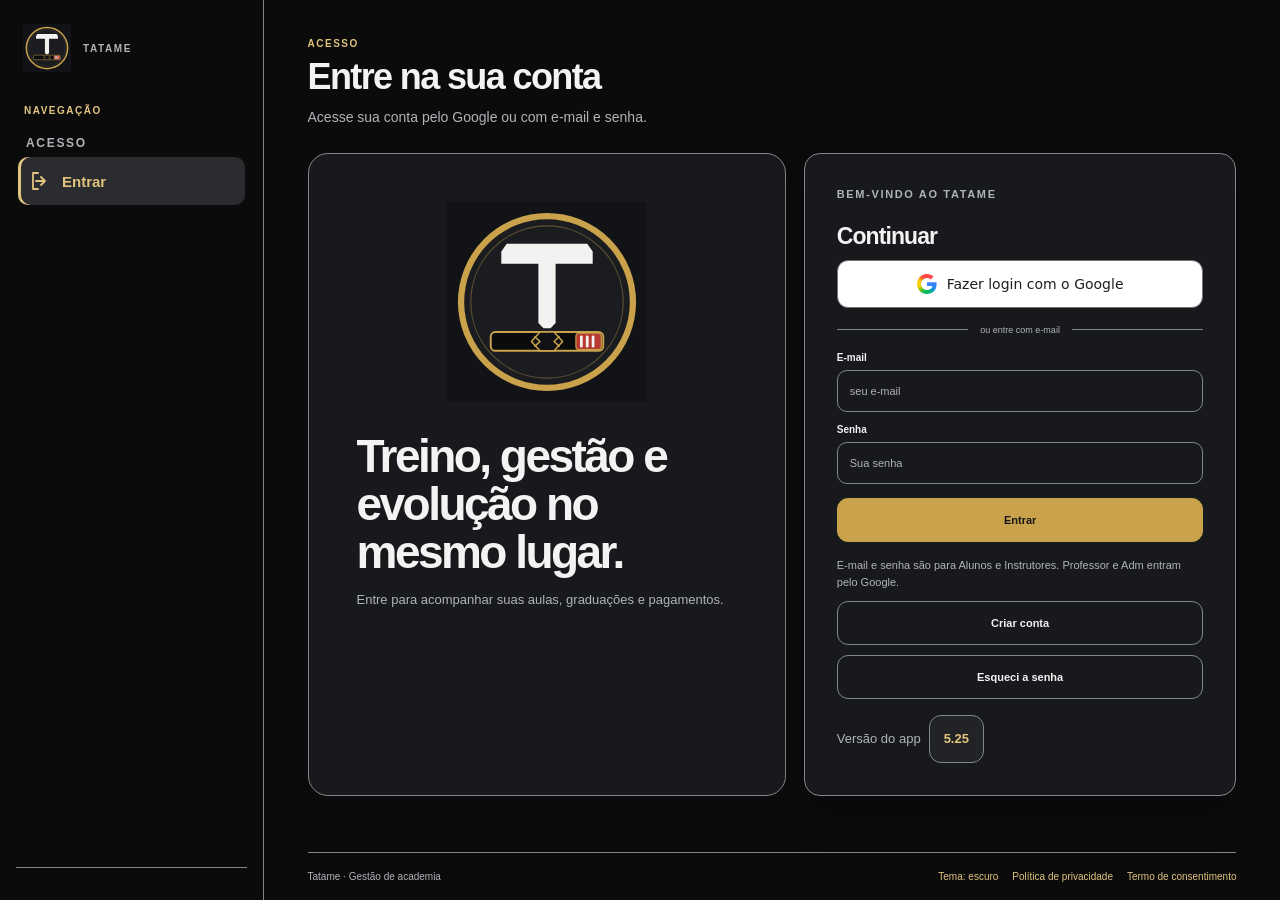
==== commit 5a4a912f: "Atualiza fluxos e planejamento de treinos" ====
--- a/index.html
+++ b/index.html
@@ -75,11 +75,17 @@
             <h1 id="current-screen-title">Acesso</h1>
           </div>
         </div>
-        <button class="profile-button" id="profile-button" type="button" data-open-user-panel aria-label="Abrir painel do usuário" aria-haspopup="dialog" aria-controls="user-panel" hidden>
-          <span class="profile-orb" id="profile-button-avatar" aria-hidden="true"><img src="assets/avatars/avatar-masculino.jpg" alt=""></span>
-          <span class="profile-button-copy"><strong>Visualizar perfil</strong><small>Sem sessão ativa</small></span>
-          <span class="chevron" aria-hidden="true">⌄</span>
-        </button>
+        <div class="header-actions">
+          <button class="icon-button notification-button" id="notification-button" type="button" aria-label="Notificações" aria-expanded="false" aria-haspopup="dialog" aria-controls="notifications-dialog" hidden>
+            <svg viewBox="0 0 24 24" fill="none" stroke="currentColor" stroke-width="1.8" stroke-linecap="round" stroke-linejoin="round" aria-hidden="true"><path d="M18 8a6 6 0 0 0-12 0c0 7-3 7-3 9h18c0-2-3-2-3-9"/><path d="M10 21h4"/></svg>
+            <span class="notification-badge" id="notification-badge" aria-hidden="true" hidden></span>
+          </button>
+          <button class="profile-button" id="profile-button" type="button" data-open-user-panel aria-label="Abrir painel do usuário" aria-haspopup="dialog" aria-controls="user-panel" hidden>
+            <span class="profile-orb" id="profile-button-avatar" aria-hidden="true"><img src="assets/avatars/avatar-masculino.jpg" alt=""></span>
+            <span class="profile-button-copy"><strong>Visualizar perfil</strong><small>Sem sessão ativa</small></span>
+            <span class="chevron" aria-hidden="true">⌄</span>
+          </button>
+        </div>
       </header>
 
       <section class="screen-content" id="screen-content" aria-live="polite" aria-relevant="additions text">
@@ -98,6 +104,18 @@
   </div>
 
   <nav class="mobile-navigation" id="mobile-navigation" aria-label="Atalhos da conta"></nav>
+
+  <dialog class="notifications-dialog" id="notifications-dialog" aria-labelledby="notifications-title">
+    <div class="notifications-heading">
+      <div>
+        <span class="eyebrow">AVISOS DO APP</span>
+        <h2 id="notifications-title">Notificações</h2>
+        <p>Mensagens e cobranças que precisam da sua atenção.</p>
+      </div>
+      <button class="icon-button" type="button" data-close-notifications aria-label="Fechar notificações">×</button>
+    </div>
+    <div class="notifications-list" id="notifications-list" aria-live="polite" aria-relevant="additions text"></div>
+  </dialog>
 
   <dialog class="user-panel" id="user-panel" aria-labelledby="user-panel-title">
     <div class="user-panel-heading">
--- a/css/app.css
+++ b/css/app.css
@@ -225,6 +225,26 @@
   color: currentColor;
 }
 
+.nav-item > .nav-unread-badge {
+  margin-left: auto;
+}
+
+.nav-unread-badge {
+  display: inline-flex;
+  min-width: 20px;
+  height: 20px;
+  align-items: center;
+  justify-content: center;
+  padding: 0 5px;
+  border: 1px solid var(--surface);
+  border-radius: 999px;
+  background: var(--alert);
+  color: var(--surface);
+  font-size: 11px;
+  font-weight: 800;
+  line-height: 1;
+}
+
 .nav-icon svg,
 .mobile-nav-icon svg,
 .user-panel-icon svg,
@@ -334,6 +354,47 @@
   justify-content: space-between;
   gap: 20px;
   border-bottom: 1px solid var(--line);
+}
+
+.header-actions {
+  display: flex;
+  min-width: 0;
+  align-items: center;
+  gap: 10px;
+}
+
+.notification-button {
+  position: relative;
+}
+
+.notification-button[hidden] {
+  display: none;
+}
+
+.notification-button svg {
+  width: 22px;
+  height: 22px;
+}
+
+.notification-badge {
+  position: absolute;
+  top: -5px;
+  right: -5px;
+  display: grid;
+  min-width: 20px;
+  height: 20px;
+  place-items: center;
+  padding: 0 5px;
+  border: 2px solid var(--surface);
+  border-radius: 999px;
+  background: var(--danger);
+  color: #fff;
+  font-size: 10px;
+  font-weight: 750;
+}
+
+.notification-badge[hidden] {
+  display: none;
 }
 
 .header-context {
@@ -1545,6 +1606,42 @@
   margin: 2px 0 0;
 }
 
+.plan-sharing-control {
+  display: flex;
+  align-items: flex-start;
+  gap: 10px;
+  padding: 12px;
+  border: 1px solid var(--line);
+  border-radius: 12px;
+  background: var(--surface-raised);
+}
+
+.plan-sharing-control > input {
+  flex: 0 0 auto;
+  margin: 3px 0 0;
+}
+
+.plan-sharing-control > span {
+  display: grid;
+  gap: 4px;
+  min-width: 0;
+}
+
+.plan-sharing-control small {
+  color: var(--muted);
+  line-height: 1.45;
+}
+
+.plan-theme-library {
+  display: grid;
+  gap: 12px;
+}
+
+.plan-theme-library > summary {
+  cursor: pointer;
+  font-weight: 600;
+}
+
 .real-list-controls {
   margin-bottom: 14px;
 }
@@ -2204,6 +2301,147 @@
 .privacy-dialog::backdrop {
   background: rgb(0 0 0 / 72%);
   backdrop-filter: blur(3px);
+}
+
+.notifications-dialog {
+  width: min(560px, calc(100vw - 32px));
+  max-height: min(82dvh, 720px);
+  margin: auto;
+  padding: clamp(18px, 4vw, 26px);
+  overflow: auto;
+  border: 1px solid var(--line);
+  border-radius: 18px;
+  background: var(--surface);
+  color: var(--text);
+  box-shadow: 0 28px 90px rgb(0 0 0 / 55%);
+}
+
+.notifications-dialog::backdrop {
+  background: rgb(0 0 0 / 72%);
+  backdrop-filter: blur(3px);
+}
+
+.notifications-heading {
+  display: flex;
+  align-items: flex-start;
+  justify-content: space-between;
+  gap: 16px;
+  margin-bottom: 18px;
+}
+
+.notifications-heading h2 {
+  margin: 7px 0 0;
+  font-family: Sora, Inter, "Segoe UI", sans-serif;
+  font-size: 21px;
+  letter-spacing: -.035em;
+}
+
+.notifications-heading p {
+  margin: 8px 0 0;
+  color: var(--muted);
+  font-size: 13px;
+  line-height: 1.5;
+}
+
+.notifications-list {
+  display: grid;
+  gap: 12px;
+}
+
+.notification-card {
+  display: grid;
+  gap: 10px;
+  padding: 14px;
+  border: 1px solid var(--line);
+  border-radius: 14px;
+  background: var(--surface-raised);
+}
+
+.notification-card[data-unread="true"] {
+  border-inline-start: 3px solid var(--accent-text);
+}
+
+.notification-card-heading {
+  display: flex;
+  align-items: center;
+  justify-content: space-between;
+  gap: 10px;
+}
+
+.notification-card-heading strong {
+  font-size: 14px;
+}
+
+.notification-open {
+  display: grid;
+  width: 100%;
+  min-height: 48px;
+  justify-items: start;
+  gap: 7px;
+  padding: 12px;
+  border: 1px solid var(--line);
+  border-radius: 12px;
+  background: var(--surface);
+  text-align: left;
+  white-space: normal;
+}
+
+.notification-open > strong {
+  font-size: 14px;
+}
+
+.notification-open .field-help {
+  margin: 0;
+}
+
+.notification-open [data-action-label] {
+  color: var(--accent-text);
+  font-weight: 700;
+}
+
+.notification-card-copy {
+  display: block;
+  margin: 0;
+  color: var(--muted);
+  font-size: 13px;
+  line-height: 1.5;
+  overflow-wrap: anywhere;
+}
+
+.notification-card-actions {
+  display: flex;
+  flex-wrap: wrap;
+  gap: 8px;
+}
+
+.notification-card-actions .button {
+  min-height: 44px;
+  flex: 1 1 125px;
+}
+
+.notification-card .login-action-error:not(:empty) {
+  margin: 0;
+}
+
+.notification-card .field-help:not(:empty) {
+  margin: 0;
+}
+
+.notifications-state {
+  padding: 18px;
+  border: 1px dashed var(--line);
+  border-radius: 14px;
+  color: var(--muted);
+  text-align: center;
+}
+
+.notifications-state p {
+  margin: 0;
+  line-height: 1.5;
+}
+
+.notifications-state .student-action-control {
+  margin-top: 14px;
 }
 
 .tutorial-dialog {
@@ -3451,7 +3689,36 @@
   gap: 10px;
 }
 
+.conversation-heading {
+  display: flex;
+  align-items: flex-start;
+  justify-content: space-between;
+  gap: 12px;
+  margin-bottom: 12px;
+}
+
+.conversation-heading h3 {
+  margin: 0 0 6px;
+}
+
+.conversation-heading > .student-action-control {
+  flex: 0 0 auto;
+}
+
+.chat-message {
+  display: flex;
+  min-width: 0;
+  align-items: flex-start;
+  gap: 8px;
+}
+
+.chat-message--out {
+  justify-content: flex-end;
+}
+
 .chat-bubble {
+  min-width: 0;
+  flex: 0 1 auto;
   max-width: 82%;
   padding: 10px 13px;
   border: 1px solid var(--line);
@@ -3477,6 +3744,31 @@
   justify-self: end;
   border-color: var(--line);
   background: var(--surface-soft);
+}
+
+.chat-bubble--deleted {
+  border-style: dashed;
+}
+
+.chat-message-options {
+  flex: 0 0 auto;
+  padding-top: 8px;
+  color: var(--muted);
+  font-size: 11px;
+}
+
+.chat-message-options summary {
+  cursor: pointer;
+  text-decoration: underline;
+  text-underline-offset: 3px;
+}
+
+.chat-message-options .student-action-control {
+  margin-top: 6px;
+}
+
+[data-feature-action="delete-message-everyone"] {
+  color: var(--alert);
 }
 
 .chat-form {
@@ -3955,6 +4247,7 @@
   }
 
   .mobile-navigation button {
+    position: relative;
     display: grid;
     min-width: 48px;
     min-height: 64px;
@@ -3972,9 +4265,16 @@
   }
 
   .mobile-nav-icon {
+    position: relative;
     display: block;
     width: 24px;
     height: 24px;
+  }
+
+  .mobile-nav-icon .nav-unread-badge {
+    position: absolute;
+    top: -7px;
+    right: -11px;
   }
 
   .mobile-nav-label {
